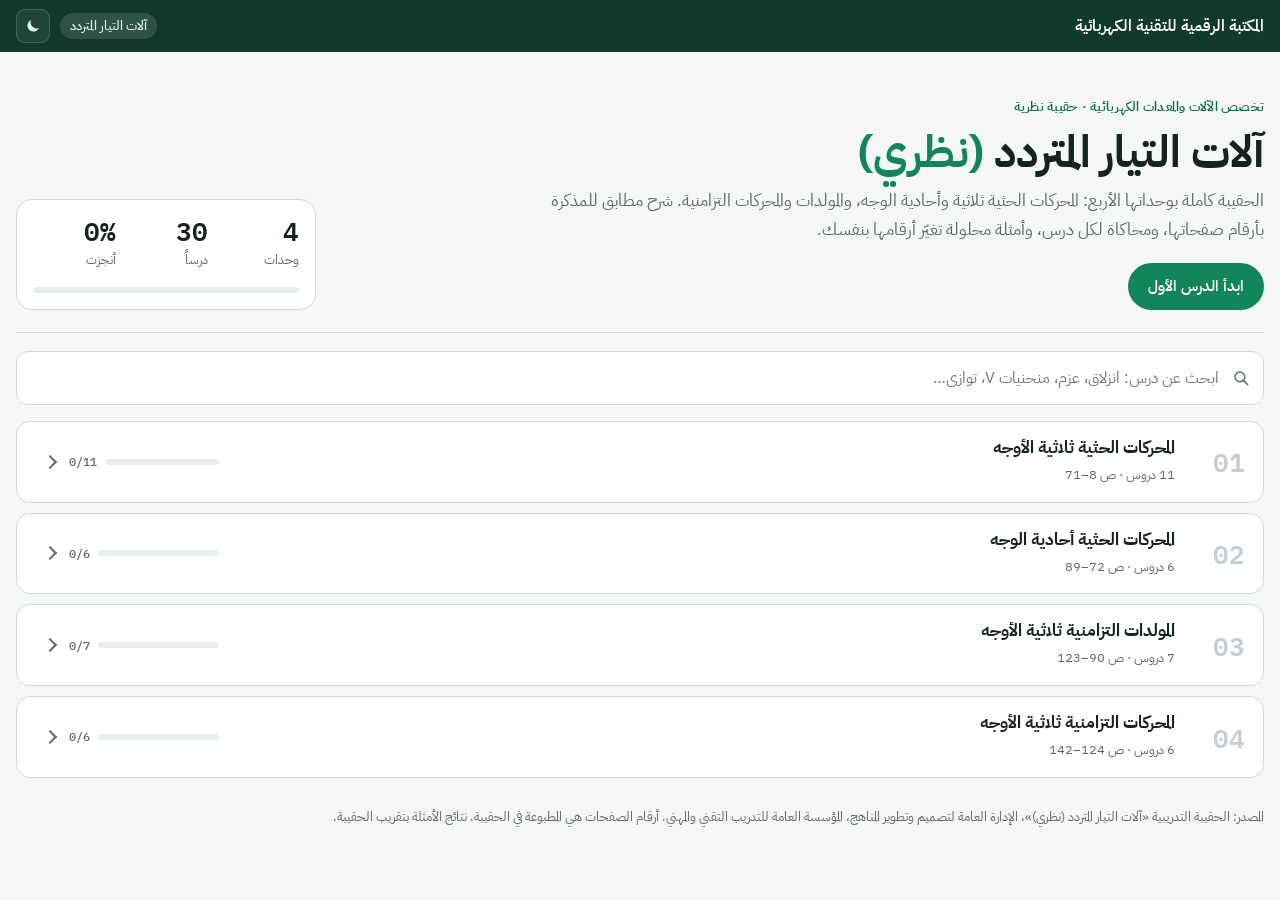
==== courses/ac-machines/index.html @ e753451e "إضافة مقرر آلات التيار المتردد (نظري): 4 وحدات و30 درساً Co-Authored-By: Claude Opus 5.5 <noreply@an" ====
<!DOCTYPE html>
<html lang="ar" dir="rtl">
<head>
<meta charset="utf-8">
<meta name="viewport" content="width=device-width, initial-scale=1, viewport-fit=cover">
<title>آلات التيار المتردد</title>
<meta name="theme-color" content="#123A2B">
<meta name="apple-mobile-web-app-capable" content="yes">
<meta name="mobile-web-app-capable" content="yes">
<meta name="apple-mobile-web-app-status-bar-style" content="black-translucent">
<meta name="apple-mobile-web-app-title" content="مكتبة الكهرباء">
<link rel="manifest" href="../../manifest.webmanifest">
<link rel="icon" href="../../shared/icons/icon-192.png">
<link rel="apple-touch-icon" href="../../shared/icons/apple-touch-icon.png">
<link rel="stylesheet" href="../../shared/fonts.css">
<link rel="stylesheet" href="../../shared/katex/katex.min.css">
<link rel="stylesheet" href="../../shared/book.css">
</head>
<body>
<div class="topbar"><div class="in"><a class="brand" href="../../"><span>المكتبة الرقمية للتقنية الكهربائية</span></a>
<div class="top-actions"><a class="tag" href="#home" id="courseTag"></a><button class="iconbtn" id="themeBtn" aria-label="تبديل الوضع الليلي" title="الوضع الليلي"><svg viewBox="0 0 24 24" aria-hidden="true"><path d="M20 14.5A8 8 0 0 1 9.5 4a8 8 0 1 0 10.5 10.5z" fill="currentColor"/></svg></button></div></div></div>
<main id="view"></main>
<script src="../../shared/katex/katex.min.js"></script>
<script src="../../shared/katex/contrib/auto-render.min.js"></script>
<script src="../../shared/engine.js"></script>
<script src="../../shared/app.js"></script>
<script src="course.js"></script>
<script src="lessons/u1.js"></script>
<script src="lessons/u1b.js"></script>
<script src="lessons/u2.js"></script>
<script src="lessons/u3.js"></script>
<script src="lessons/u4.js"></script>
<script src="../../shared/shell.js"></script>
</body>
</html>
---- shared/fonts.css ----
@font-face{font-family:'IBM Plex Sans Arabic';font-style:normal;font-weight:400;font-display:swap;src:url(fonts/plex-ar-400.woff2) format('woff2');unicode-range:U+0600-06FF,U+0750-077F,U+0870-088E,U+0890-0891,U+0898-08E1,U+08E3-08FF,U+200C-200E,U+2010-2011,U+204F,U+2E41,U+FB50-FDFF,U+FE70-FE74,U+FE76-FEFC}
@font-face{font-family:'IBM Plex Sans Arabic';font-style:normal;font-weight:400;font-display:swap;src:url(fonts/plex-la-400.woff2) format('woff2');unicode-range:U+0000-00FF,U+0131,U+0152-0153,U+02BB-02BC,U+02C6,U+02DA,U+02DC,U+0304,U+0308,U+0329,U+2000-206F,U+2074,U+20AC,U+2122,U+2191,U+2193,U+2212,U+2215,U+FEFF,U+FFFD}
@font-face{font-family:'IBM Plex Sans Arabic';font-style:normal;font-weight:500;font-display:swap;src:url(fonts/plex-ar-500.woff2) format('woff2');unicode-range:U+0600-06FF,U+0750-077F,U+0870-088E,U+0890-0891,U+0898-08E1,U+08E3-08FF,U+200C-200E,U+2010-2011,U+204F,U+2E41,U+FB50-FDFF,U+FE70-FE74,U+FE76-FEFC}
@font-face{font-family:'IBM Plex Sans Arabic';font-style:normal;font-weight:500;font-display:swap;src:url(fonts/plex-la-500.woff2) format('woff2');unicode-range:U+0000-00FF,U+0131,U+0152-0153,U+02BB-02BC,U+02C6,U+02DA,U+02DC,U+0304,U+0308,U+0329,U+2000-206F,U+2074,U+20AC,U+2122,U+2191,U+2193,U+2212,U+2215,U+FEFF,U+FFFD}
@font-face{font-family:'IBM Plex Sans Arabic';font-style:normal;font-weight:600;font-display:swap;src:url(fonts/plex-ar-600.woff2) format('woff2');unicode-range:U+0600-06FF,U+0750-077F,U+0870-088E,U+0890-0891,U+0898-08E1,U+08E3-08FF,U+200C-200E,U+2010-2011,U+204F,U+2E41,U+FB50-FDFF,U+FE70-FE74,U+FE76-FEFC}
@font-face{font-family:'IBM Plex Sans Arabic';font-style:normal;font-weight:600;font-display:swap;src:url(fonts/plex-la-600.woff2) format('woff2');unicode-range:U+0000-00FF,U+0131,U+0152-0153,U+02BB-02BC,U+02C6,U+02DA,U+02DC,U+0304,U+0308,U+0329,U+2000-206F,U+2074,U+20AC,U+2122,U+2191,U+2193,U+2212,U+2215,U+FEFF,U+FFFD}
@font-face{font-family:'IBM Plex Sans Arabic';font-style:normal;font-weight:700;font-display:swap;src:url(fonts/plex-ar-700.woff2) format('woff2');unicode-range:U+0600-06FF,U+0750-077F,U+0870-088E,U+0890-0891,U+0898-08E1,U+08E3-08FF,U+200C-200E,U+2010-2011,U+204F,U+2E41,U+FB50-FDFF,U+FE70-FE74,U+FE76-FEFC}
@font-face{font-family:'IBM Plex Sans Arabic';font-style:normal;font-weight:700;font-display:swap;src:url(fonts/plex-la-700.woff2) format('woff2');unicode-range:U+0000-00FF,U+0131,U+0152-0153,U+02BB-02BC,U+02C6,U+02DA,U+02DC,U+0304,U+0308,U+0329,U+2000-206F,U+2074,U+20AC,U+2122,U+2191,U+2193,U+2212,U+2215,U+FEFF,U+FFFD}
@font-face{font-family:'IBM Plex Mono';font-style:normal;font-weight:500;font-display:swap;src:url(fonts/mono-500.woff2) format('woff2')}
@font-face{font-family:'IBM Plex Mono';font-style:normal;font-weight:600;font-display:swap;src:url(fonts/mono-600.woff2) format('woff2')}
---- shared/book.css ----
/* Layout: an interactive textbook — index of units, then lesson pages with tabs (theory / lab / program / quiz) */
:root{
  --bg:#f4f7f5; --surface:#ffffff; --surface-2:#e8f0ec; --fg:#14231c; --muted:#5a6b62; --line:#cfdcd5;
  --blue:#12855A; --blue-ink:#0d6b47; --blue-soft:#dcf1e6; --head:#123A2B;
  --live:#d9801a; --live-soft:#fbe8cf; --on:#1d9460; --on-soft:#d7f0e3; --stop:#c8372d; --stop-soft:#f8dcd9;
  --wire:#a6b5be; --ink-dim:#c3ced5; --lamp-off:#dfe5e9;
  --font:"IBM Plex Sans Arabic",system-ui,"Segoe UI",Tahoma,sans-serif;
  --mono:"IBM Plex Mono",ui-monospace,Consolas,monospace;
}
@media (prefers-color-scheme: dark){:root:not([data-theme="light"]){
  --bg:#0c1511; --surface:#132019; --surface-2:#1a2b22; --fg:#e2ede7; --muted:#92a99c; --line:#283d32;
  --blue:#3dbb83; --blue-ink:#8adfb7; --blue-soft:#143528; --head:#173f2f;
  --live:#f3a33f; --live-soft:#3d2c14; --on:#3cc486; --on-soft:#143527; --stop:#f0645a; --stop-soft:#3e1d1b;
  --wire:#4c616d; --ink-dim:#33464f; --lamp-off:#2a3a43; color-scheme:dark}}
:root[data-theme="dark"]{
  --bg:#0c1511; --surface:#132019; --surface-2:#1a2b22; --fg:#e2ede7; --muted:#92a99c; --line:#283d32;
  --blue:#3dbb83; --blue-ink:#8adfb7; --blue-soft:#143528; --head:#173f2f;
  --live:#f3a33f; --live-soft:#3d2c14; --on:#3cc486; --on-soft:#143527; --stop:#f0645a; --stop-soft:#3e1d1b;
  --wire:#4c616d; --ink-dim:#33464f; --lamp-off:#2a3a43; color-scheme:dark}
*{box-sizing:border-box}
html,body{margin:0}
body{background:var(--bg);color:var(--fg);font-family:var(--font);font-size:15.5px;line-height:1.8;direction:rtl;
  padding-top:env(safe-area-inset-top,0px);padding-bottom:env(safe-area-inset-bottom,0px)}
body::before{content:"";position:fixed;inset:0 0 auto;height:env(safe-area-inset-top,0px);z-index:40;background:var(--surface)}
a{color:var(--blue-ink)}
.mono,code{font-family:var(--mono);font-size:.92em;direction:ltr;unicode-bidi:isolate}
.ltr{direction:ltr;unicode-bidi:isolate;display:inline-block}
h1,h2,h3{text-wrap:balance;line-height:1.35;margin:0}
p{margin:0}
.topbar{background:var(--surface);border-bottom:1px solid var(--line)}
.topbar .in{max-width:1180px;margin:0 auto;padding:10px max(16px,env(safe-area-inset-right,0px)) 10px max(16px,env(safe-area-inset-left,0px));display:flex;align-items:center;justify-content:space-between;gap:12px}
.brand{font-weight:700;text-decoration:none;color:var(--fg);font-size:16px}
.brand span{color:var(--blue)}
.topbar .tag{font-size:12.5px;padding:2px 10px;border-radius:999px;background:var(--blue-soft);color:var(--blue-ink);font-weight:500}
#view{max-width:1180px;margin:0 auto;padding-block:18px 56px;padding-left:max(16px,env(safe-area-inset-left,0px));padding-right:max(16px,env(safe-area-inset-right,0px))}
.eyebrow{font-size:12.5px;color:var(--muted);letter-spacing:.02em}
.lead{font-size:16.5px;max-width:72ch;color:var(--muted);margin-top:6px}
.src{font-size:12.5px;color:var(--muted);margin-top:28px}

/* home */
.home-hero{padding-block:18px 8px}
.home-hero h1{font-size:clamp(26px,4vw,40px);font-weight:700;margin-top:4px}
.home-hero h1 span{color:var(--blue)}
.home-stats{display:flex;gap:18px;margin-top:12px;color:var(--muted);font-size:14px}
.home-stats b{font-family:var(--mono);font-size:20px;color:var(--fg)}
.units{display:grid;grid-template-columns:repeat(2,minmax(0,1fr));gap:16px;margin-top:20px}
@media (max-width:860px){.units{grid-template-columns:1fr}}
.unit{background:var(--surface);border:1px solid var(--line);border-radius:14px;padding:16px;min-width:0}
.unit header{display:flex;gap:14px;align-items:flex-start}
.unum{flex:none;width:42px;height:42px;border-radius:10px;background:var(--head);color:#fff;display:grid;place-items:center;font-family:var(--mono);font-weight:600;font-size:18px}
.unit h2{font-size:17px}
.unit header p{font-size:13.5px;color:var(--muted)}
.lessons{list-style:none;margin:12px 0 0;padding:0;display:flex;flex-direction:column;gap:2px}
.lessons a{display:grid;grid-template-columns:46px 1fr auto;gap:8px;align-items:baseline;padding:7px 10px;border-radius:9px;text-decoration:none;color:var(--fg)}
.lessons a:hover,.lessons a:focus-visible{background:var(--blue-soft);outline:none}
.lessons .ln{font-family:var(--mono);font-size:13px;color:var(--blue-ink);font-weight:600}
.lessons .lt{font-weight:500}
.lessons .lp{font-size:12.5px;color:var(--muted);white-space:nowrap}

/* lesson */
.crumbs{font-size:13px;color:var(--muted)}
.crumbs a{text-decoration:none}
.lesson-head{margin-top:6px}
.lesson-head h1{font-size:clamp(22px,3vw,30px);font-weight:700}
.ltabs{position:sticky;top:env(safe-area-inset-top,0px);z-index:20;background:var(--bg);border-bottom:1px solid var(--line);display:flex;gap:4px;overflow-x:auto;scrollbar-width:none;margin-top:14px}
.ltabs button{font:inherit;font-size:15px;font-weight:600;color:var(--muted);background:none;border:0;border-bottom:3px solid transparent;padding:10px 12px 8px;cursor:pointer;white-space:nowrap}
.ltabs button[aria-selected="true"]{color:var(--blue-ink);border-bottom-color:var(--blue)}
.ltabs button:focus-visible{outline:2px solid var(--blue);outline-offset:-2px}
.ltabs .n{display:inline-grid;place-items:center;width:20px;height:20px;border-radius:50%;background:var(--surface-2);font-size:12px;margin-inline-end:6px}
.ltabs button[aria-selected="true"] .n{background:var(--blue);color:#fff}
#tab-body{padding-top:16px}
.pager{display:grid;grid-template-columns:1fr 1fr;gap:12px;margin-top:28px}
.pg{display:block;border:1px solid var(--line);border-radius:12px;padding:10px 14px;text-decoration:none;color:var(--fg);background:var(--surface);font-weight:600;font-size:14.5px}
.pg small{display:block;color:var(--muted);font-weight:400;font-size:12px}
.pg.next{text-align:left}

/* theory */
.theory{max-width:900px}
.th{font-size:19px;margin-top:22px;margin-bottom:6px}
.ref{font-size:12px;font-weight:600;color:var(--blue-ink);background:var(--blue-soft);padding:1px 8px;border-radius:999px;white-space:nowrap;vertical-align:middle;font-family:var(--font)}
.prose{max-width:72ch}
.prose p{margin-top:8px}
.prose ul,.prose ol{margin:8px 0;padding-inline-start:22px}
.prose li{margin:3px 0}
.fig{margin:14px 0;background:var(--surface);border:1px solid var(--line);border-radius:12px;padding:12px}
.fig figcaption{font-size:13.5px;color:var(--muted);margin-top:8px}
.fig figcaption b{color:var(--fg)}
.widget{margin:14px 0}
.callout{border-inline-start:4px solid var(--blue);background:var(--blue-soft);padding:10px 14px;border-radius:8px;font-size:14.5px;margin-top:12px}
.callout.err{border-inline-start-color:var(--live);background:var(--live-soft)}

/* strip */
.strip{position:sticky;top:calc(env(safe-area-inset-top,0px) + 47px);z-index:15;background:color-mix(in srgb,var(--bg) 90%,transparent);backdrop-filter:blur(8px);border-bottom:1px solid var(--line);margin-inline:-4px}
.wrap-in{display:flex;flex-wrap:wrap;align-items:center;gap:10px 18px;padding:10px 4px}
.pbs{display:flex;gap:10px;align-items:flex-start;flex-wrap:wrap}
.pb{display:flex;flex-direction:column;align-items:center;gap:3px;background:none;border:0;padding:0;font:inherit;cursor:pointer;color:var(--fg);touch-action:none;user-select:none;-webkit-user-select:none}
.pb .cap{width:46px;height:46px;border-radius:50%;display:grid;place-items:center;font-family:var(--mono);font-weight:600;font-size:12.5px;color:#fff;
  box-shadow:0 0 0 4px var(--surface-2),0 0 0 5px var(--line),0 4px 0 rgba(0,0,0,.25);transition:transform .06s,box-shadow .06s}
.pb.red .cap{background:#c8372d}.pb.green .cap{background:#1d8a57}.pb.black .cap{background:#2a3439}.pb.blue .cap{background:#12855A}.pb.yellow .cap{background:#c99512}
.pb.down .cap{transform:translateY(3px);box-shadow:0 0 0 4px var(--surface-2),0 0 0 5px var(--line),0 1px 0 rgba(0,0,0,.25)}
.pb small{font-size:11.5px;color:var(--muted);line-height:1.3;white-space:nowrap}
.pb:focus-visible .cap{outline:3px solid var(--blue);outline-offset:4px}
.sw{display:flex;flex-direction:column;align-items:center;gap:2px;background:none;border:0;font:inherit;cursor:pointer;color:var(--fg);padding:0}
.sw .knob{width:44px;height:24px;border-radius:999px;background:var(--ink-dim);position:relative;transition:background .15s}
.sw .knob::after{content:"";position:absolute;top:3px;right:3px;width:18px;height:18px;border-radius:50%;background:#fff;transition:right .15s}
.sw[aria-pressed="true"] .knob{background:var(--on)}
.sw[aria-pressed="true"] .knob::after{right:23px}
.sw b{font-family:var(--mono);font-size:12px}.sw small{font-size:11px;color:var(--muted);white-space:nowrap}
.btn{font:inherit;font-size:13px;font-weight:600;border-radius:8px;border:1px solid var(--line);background:var(--surface);color:var(--fg);padding:5px 12px;cursor:pointer}
.btn:hover{border-color:var(--blue)}
.btn:focus-visible,.sw:focus-visible{outline:2px solid var(--blue);outline-offset:2px}
.btn.warn{color:var(--stop);border-color:color-mix(in srgb,var(--stop) 45%,var(--line))}
.btn.warn[aria-pressed="true"]{background:var(--stop-soft)}
.btn.primary{background:var(--blue);border-color:var(--blue);color:#fff}
.lamps{display:flex;gap:10px;flex-wrap:wrap}
.lamp{display:flex;flex-direction:column;align-items:center;font-size:11px;color:var(--muted);gap:1px;line-height:1.25}
.lamp i{width:18px;height:18px;border-radius:50%;background:var(--ink-dim);border:2px solid var(--line)}
.lamp.on i{background:var(--on);border-color:var(--on);box-shadow:0 0 10px var(--on)}
.lamp b{font-family:var(--mono);font-size:12px;color:var(--fg)}
.reads{display:flex;gap:16px;flex-wrap:wrap;margin-inline-start:auto}
.read{display:flex;flex-direction:column;line-height:1.25}
.read span{font-size:11.5px;color:var(--muted)}
.read b{font-family:var(--mono);font-size:16px;font-variant-numeric:tabular-nums;direction:ltr;unicode-bidi:isolate}
.mode-chip{font-style:normal;font-size:13px;font-weight:700;padding:2px 10px;border-radius:999px;background:var(--surface-2);color:var(--muted)}
.mode-chip.star,.mode-chip.slow,.mode-chip.warn{background:var(--live-soft);color:var(--live)}
.mode-chip.delta,.mode-chip.run,.mode-chip.fast{background:var(--on-soft);color:var(--on)}
.mode-chip.trip,.mode-chip.rev{background:var(--stop-soft);color:var(--stop)}

/* panels */
.grid{display:grid;gap:16px;grid-template-columns:repeat(12,minmax(0,1fr));margin-top:4px}
.panel{background:var(--surface);border:1px solid var(--line);border-radius:14px;padding:16px;min-width:0}
.panel h2{font-size:17px;font-weight:700;display:flex;align-items:baseline;gap:10px;flex-wrap:wrap}
.panel h2 small{font-size:12.5px;font-weight:500;color:var(--muted)}
h3.sm{font-size:15px;margin-top:12px}
.sub{color:var(--muted);font-size:14px;margin-top:2px}
.c12{grid-column:span 12}.c7{grid-column:span 7}.c5{grid-column:span 5}.c6{grid-column:span 6}.c8{grid-column:span 8}.c4{grid-column:span 4}
@media (max-width:900px){.c7,.c5,.c6,.c8,.c4{grid-column:span 12}}
.svgbox{overflow-x:auto;margin-top:10px;direction:ltr}
.svgbox svg{display:block;width:100%;height:auto}
.svgbox.fixed svg{min-width:560px}
.ctrlbox svg{max-width:720px;margin-inline:auto}
.legend{display:flex;gap:14px;flex-wrap:wrap;font-size:12.5px;color:var(--muted);margin-top:8px}
.legend i{display:inline-block;width:18px;height:3px;border-radius:2px;vertical-align:middle;margin-inline-end:5px}
.variant{display:flex;flex-wrap:wrap;gap:8px 12px;align-items:center;margin-bottom:12px}
.variant>span{font-weight:600;font-size:14px}
.variant .callout{flex-basis:100%;margin-top:0}
.variant .sub{flex-basis:100%}

/* svg */
.w{stroke:var(--wire);stroke-width:2;fill:none;stroke-linecap:round;stroke-linejoin:round}
.w.live{stroke:var(--live);stroke-width:2.6}
.w.flow{stroke:var(--live);stroke-width:2.8;stroke-dasharray:7 6;animation:flow .6s linear infinite}
@keyframes flow{to{stroke-dashoffset:-13}}
@media (prefers-reduced-motion:reduce){.w.flow{animation:none}}
.sym{stroke:var(--fg);stroke-width:2;fill:none;stroke-linecap:round}
.sym.dim{stroke:var(--wire)}
.sym.hot{stroke:var(--live)}
.txt{fill:var(--fg);font-family:var(--mono);font-size:12px;font-weight:600;direction:ltr;unicode-bidi:bidi-override}
.txt.m{fill:var(--muted);font-weight:500;font-size:11px}
.txt.b{fill:var(--blue-ink)}
.txt.ar{font-family:var(--font);unicode-bidi:normal;direction:rtl}
.dot{fill:var(--fg)}
.coil{fill:var(--surface);stroke:var(--fg);stroke-width:2}
.coil.on{fill:var(--on-soft);stroke:var(--on)}
.coil.lamp-on{fill:#ffd36b;stroke:#c99512}
.mech{stroke:var(--muted);stroke-width:1.2;stroke-dasharray:3 3;fill:none}
.stator-dot{fill:var(--wire)}
.lad-txt{direction:ltr;unicode-bidi:bidi-override;fill:var(--fg);font-family:var(--mono);font-size:12px;font-weight:600}
.lad-val{font-family:var(--mono);font-size:10px;font-weight:600;direction:ltr;unicode-bidi:bidi-override}
.cpass{fill:var(--on-soft)}
.fbox{fill:var(--surface-2);stroke:var(--fg);stroke-width:1.6}
svg{direction:ltr}

/* motor */
.motor-row{display:grid;grid-template-columns:150px minmax(0,1fr);gap:14px;align-items:center;margin-top:10px}
@media (max-width:480px){.motor-row{grid-template-columns:1fr}}
.nameplate{font-family:var(--mono);font-size:11px;border:1px solid var(--line);border-radius:6px;padding:6px 8px;color:var(--muted);line-height:1.6;direction:ltr;text-align:left;background:var(--surface-2);margin-top:6px}
.chart{position:relative;height:180px;margin-top:8px}
.chart canvas{position:absolute;inset:0;width:100%;height:100%}
.plant-view{margin-top:10px}

/* steps */
.steps{list-style:none;margin:10px 0 0;padding:0;display:flex;flex-direction:column;gap:6px}
.steps li{display:grid;grid-template-columns:26px minmax(0,1fr);gap:10px;padding:8px 10px;border-radius:10px;border:1px solid transparent;color:var(--muted)}
.steps li .k{width:24px;height:24px;border-radius:50%;display:grid;place-items:center;font-size:12px;font-weight:700;background:var(--surface-2);color:var(--muted)}
.steps li.done .k{background:var(--on);color:#fff}
.steps li.cur{border-color:var(--blue);background:var(--blue-soft);color:var(--fg)}
.steps li.cur .k{background:var(--blue);color:#fff}
.steps li h4{margin:0;font-size:14.5px;color:inherit}
.steps li p{font-size:13.8px;display:none;margin-top:2px}
.steps li.cur p{display:block}
.steps .act{margin-top:8px;display:flex;gap:8px;align-items:center;flex-wrap:wrap}
.hint{font-size:12.5px;color:var(--blue-ink);font-weight:600}

/* tables / misc */
.seg{display:inline-flex;border:1px solid var(--line);border-radius:10px;overflow:hidden}
.seg button{font:inherit;font-size:14px;font-weight:600;border:0;background:var(--surface);color:var(--muted);padding:6px 14px;cursor:pointer}
.seg button[aria-pressed="true"]{background:var(--blue);color:#fff}
.seg button:focus-visible{outline:2px solid var(--blue);outline-offset:-2px}
.tablebox{overflow-x:auto}
table.io,table.tt{width:100%;border-collapse:collapse;font-size:14px;margin-top:10px}
table.io th,table.tt th{background:var(--head);color:#fff;font-weight:600;text-align:right;padding:8px 10px}
table.io td,table.tt td{padding:7px 10px;border-bottom:1px solid var(--line)}
table.tt td,table.tt th{text-align:center}
table.io td.mono{text-align:left}
table.io tr.hi td{background:var(--live-soft)}
.bit{font-family:var(--mono);font-weight:600;display:inline-block;min-width:22px;text-align:center;border-radius:5px;padding:0 5px;background:var(--surface-2);color:var(--muted)}
.bit.one{background:var(--on);color:#fff}
.viewseg{display:flex;gap:8px;align-items:center;flex-wrap:wrap;justify-content:space-between}
.scan{display:flex;gap:6px;flex-wrap:wrap;margin-top:12px;direction:ltr}
.scan .ph{font-family:var(--mono);font-size:12px;font-weight:600;padding:4px 9px;border-radius:8px;background:var(--surface-2);color:var(--muted);border:1px solid var(--line)}
.scan .ph.cur{background:var(--blue);color:#fff;border-color:var(--blue)}
.scan .arr{color:var(--muted);align-self:center}
.scan .loop{font-family:var(--font);font-size:12px}
.net{border:1px solid var(--line);border-radius:12px;padding:12px 14px;margin-top:12px;background:var(--surface)}
.net.cur{border-color:var(--blue);box-shadow:0 0 0 2px var(--blue-soft)}
.net header{display:flex;justify-content:space-between;align-items:baseline;gap:10px;flex-wrap:wrap}
.net header h3{font-size:15px}
.net .read-as{font-size:14px;color:var(--muted);margin-top:4px}
.stl{font-family:var(--mono);font-size:13.5px;direction:ltr;text-align:left;margin-top:8px;border-collapse:collapse}
.stl td{padding:1px 14px 1px 0}
.stl td.r{color:var(--muted)}
.toggle{display:flex;align-items:center;gap:8px;font-size:13.5px;cursor:pointer;margin-top:14px}
.toggle input{width:18px;height:18px;accent-color:var(--blue)}
.quiz{display:flex;flex-direction:column;gap:14px;margin-top:14px}
.qtitle{font-size:20px}
.qq{background:var(--surface);border:1px solid var(--line);border-radius:14px;padding:14px 16px}
.qq h3{font-size:15.5px;font-weight:600}
.opts{display:grid;grid-template-columns:1fr 1fr;gap:8px;margin-top:10px}
@media (max-width:620px){.opts{grid-template-columns:1fr}}
.opt{font:inherit;font-size:14.5px;text-align:right;border:1px solid var(--line);background:var(--surface);color:var(--fg);border-radius:10px;padding:8px 12px;cursor:pointer}
.opt:hover:not(:disabled){border-color:var(--blue)}
.opt.right{background:var(--on-soft);border-color:var(--on)}
.opt.wrong{background:var(--stop-soft);border-color:var(--stop)}
.fb{margin-top:8px;font-size:14px;display:none}
.fb.show{display:block}
.fb b.ok{color:var(--on)}.fb b.no{color:var(--stop)}
.score{font-family:var(--mono);font-weight:600;font-size:15px;color:var(--blue-ink)}
.facts{display:grid;grid-template-columns:repeat(auto-fit,minmax(150px,1fr));gap:10px;margin-top:12px}
.fact{background:var(--surface-2);border-radius:10px;padding:8px 10px}
.fact span{font-size:12px;color:var(--muted);display:block}
.fact b{font-family:var(--mono);font-size:18px;direction:ltr;unicode-bidi:isolate;display:inline-block}
.cards{display:grid;grid-template-columns:repeat(auto-fit,minmax(220px,1fr));gap:12px;margin-top:12px}
.card{background:var(--surface);border:1px solid var(--line);border-radius:12px;padding:14px}
.card h3{font-size:15.5px;margin-bottom:4px}
.card p{font-size:14px;color:var(--muted)}

/* ===== design v3: calm book + industrial console + phone dock ===== */
:root{--hero1:#123A2B;--hero2:#0B2A1F;--con1:#174a37;--con2:#0B2A1F;--con-ink:#d9efe4;--con-dim:#8fbca6;--lcd:#06170f;--lcd-ink:#7dffb8}
body{background:var(--bg)}
body::before{background:var(--hero1)}
/* top bar */
.topbar{background:var(--hero1);border-bottom:0;color:#fff;position:sticky;top:env(safe-area-inset-top,0px);z-index:30}
.topbar .in{max-width:1320px;padding-block:9px}
.brand{color:#fff;display:flex;align-items:center;gap:10px;font-weight:600}
.brand em{font-style:normal;color:#7fdcae}
.logo{width:30px;height:30px;color:#7fdcae;flex:none}
.top-actions{display:flex;align-items:center;gap:10px}
.topbar .tag{background:rgba(255,255,255,.12);color:#e2f6ec}
.iconbtn{width:34px;height:34px;border-radius:9px;border:1px solid rgba(255,255,255,.18);background:rgba(255,255,255,.06);color:#e2f6ec;display:grid;place-items:center;cursor:pointer}
.iconbtn svg{width:18px;height:18px}
.iconbtn:focus-visible{outline:2px solid #7fdcae;outline-offset:2px}
#view{max-width:1320px}
/* ---------- home (course table of contents) ---------- */
.cover{display:grid;grid-template-columns:minmax(0,1fr) 300px;gap:32px;align-items:end;padding-block:26px 22px;border-bottom:1px solid var(--line)}
.cover h1{font-size:clamp(28px,4.2vw,44px);font-weight:700;line-height:1.25;margin-top:6px}
.cover h1 span{color:var(--blue)}
.cover .eyebrow{color:var(--blue-ink);font-weight:600}
.hero-actions{display:flex;gap:10px;flex-wrap:wrap;align-items:center;margin-top:18px}
.cta{display:inline-flex;align-items:center;gap:8px;font:inherit;font-weight:600;font-size:15px;padding:10px 20px;border-radius:999px;text-decoration:none}
.cta.pri{background:var(--blue);color:#fff}
.cta.sec{border:1px solid var(--line);color:var(--fg);background:var(--surface)}
.cta-note{font-size:13.5px;color:var(--muted)}
.cover-meta{display:grid;grid-template-columns:repeat(3,1fr);gap:8px;background:var(--surface);border:1px solid var(--line);border-radius:16px;padding:16px}
.meta-num b{display:block;font-family:var(--mono);font-size:26px;line-height:1.1}
.meta-num span{font-size:12.5px;color:var(--muted)}
.meta-bar{grid-column:1/-1;height:6px;border-radius:99px;background:var(--surface-2);overflow:hidden;margin-top:6px}
.meta-bar i{display:block;height:100%;background:var(--blue)}
@media (max-width:820px){.cover{grid-template-columns:1fr;gap:18px}}
.search{position:relative;margin-top:18px}
.search input{width:100%;font:inherit;font-size:15.5px;padding:12px 44px 12px 14px;border-radius:12px;border:1px solid var(--line);background:var(--surface);color:var(--fg)}
.search input:focus{outline:2px solid var(--blue);outline-offset:0}
.search svg{position:absolute;right:14px;top:50%;transform:translateY(-50%);width:18px;height:18px;color:var(--muted)}
.toc{margin-top:16px;display:flex;flex-direction:column;gap:10px}
.unit{background:var(--surface);border:1px solid var(--line);border-radius:14px;padding:0;overflow:hidden}
.unit summary{list-style:none;display:grid;grid-template-columns:56px minmax(0,1fr) 150px 20px;gap:14px;align-items:center;padding:14px 18px;cursor:pointer}
.unit summary::-webkit-details-marker{display:none}
.unit summary:focus-visible{outline:2px solid var(--blue);outline-offset:-2px}
.un{font-family:var(--mono);font-weight:600;font-size:26px;color:var(--ink-dim)}
.unit[open] .un{color:var(--blue)}
.ut b{display:block;font-size:16.5px;line-height:1.45}
.ut small{color:var(--muted);font-size:12.5px}
.up{display:flex;align-items:center;gap:8px}
.up small{font-family:var(--mono);font-size:12px;color:var(--muted)}
.uprog{flex:1;height:6px;background:var(--surface-2);border-radius:99px;overflow:hidden;display:block}
.uprog i{display:block;height:100%;background:var(--blue);border-radius:99px}
.chev{width:10px;height:10px;border-inline-start:2px solid var(--muted);border-bottom:2px solid var(--muted);transform:rotate(-45deg);transition:transform .15s}
.unit[open] .chev{transform:rotate(-135deg)}
.ublurb{padding:0 18px 4px 18px;padding-inline-start:88px;color:var(--muted);font-size:14px}
.lessons{padding:4px 12px 14px;padding-inline-start:74px;margin:0}
.lessons a{grid-template-columns:20px 40px minmax(0,1fr) auto}
.lessons .vk{width:16px;height:16px;border-radius:50%;border:2px solid var(--line);display:inline-block;align-self:center}
.lessons a.seen .vk{background:var(--blue);border-color:var(--blue);box-shadow:inset 0 0 0 3px var(--surface)}
.nores{color:var(--muted);text-align:center;padding:30px}
@media (max-width:620px){.unit summary{grid-template-columns:40px minmax(0,1fr) 16px;padding:12px 14px}.up{grid-column:2;grid-row:2}.chev{grid-row:1;grid-column:3}.un{font-size:20px}.lessons{padding-inline-start:4px}.ublurb{padding-inline-start:14px}}
/* ---------- lesson layout ---------- */
.lesson-layout{display:grid;grid-template-columns:270px minmax(0,1fr);gap:28px;align-items:start}
.lside{position:sticky;top:calc(env(safe-area-inset-top,0px) + 64px);max-height:calc(100vh - 80px);overflow:auto;background:var(--surface);border:1px solid var(--line);border-radius:14px;padding:12px;font-size:14px}
.lside .lside-back{display:block;grid-template-columns:none;font-size:13px;text-decoration:none;color:var(--muted);padding:2px 6px 8px}
.lside-unit{display:flex;gap:10px;align-items:center;padding:6px;border-bottom:1px solid var(--line);margin-bottom:6px;padding-bottom:12px}
.lside-unit small{display:block;color:var(--muted);font-size:12px}.lside-unit b{display:block;font-size:14px;line-height:1.45}
.unum.sm{width:34px;height:34px;font-size:15px;border-radius:9px;background:var(--hero1);color:#fff;display:grid;place-items:center;font-family:var(--mono);flex:none}
.lside ol,.lside ul{list-style:none;margin:0;padding:0}
.lside a{display:grid;grid-template-columns:34px minmax(0,1fr);gap:6px;padding:7px 8px;border-radius:9px;text-decoration:none;color:var(--fg);line-height:1.5}
.lside a .k{font-family:var(--mono);font-size:12px;color:var(--muted);padding-top:2px}
.lside a:hover{background:var(--surface-2)}
.lside a.on{background:var(--blue-soft);color:var(--blue-ink);font-weight:600}
.lside a.seen .k{color:var(--blue)}
.lside-more{margin-top:8px;border-top:1px solid var(--line);padding-top:6px}
.lside-more summary{cursor:pointer;color:var(--muted);font-size:13px;padding:6px 8px}
.lmain{min-width:0}
.lesson-head{background:none;border:0;padding:6px 0 0;margin-top:4px}
.lesson-head::before{display:none}
.lesson-head h1{font-size:clamp(24px,3.2vw,34px)}
.lesson-head .eyebrow{color:var(--blue-ink);font-weight:600}
.ltabs{top:calc(env(safe-area-inset-top,0px) + 52px);background:var(--bg);gap:24px;margin-top:16px}
.ltabs button{padding:10px 0 8px}
.bnav{display:none}
@media (max-width:1000px){.lesson-layout{grid-template-columns:1fr}.lside{display:none}}
/* ---------- console (industrial panel) ---------- */
.strip.console{position:sticky;top:calc(env(safe-area-inset-top,0px) + 99px);z-index:15;margin:12px 0 0;border:0;border-radius:16px;background:linear-gradient(170deg,var(--con1),var(--con2));color:var(--con-ink);box-shadow:inset 0 0 0 3px rgba(0,0,0,.18),0 6px 18px rgba(11,42,31,.18);backdrop-filter:none}
.con-head{display:flex;justify-content:space-between;align-items:center;gap:12px;padding:10px 16px 0;font-size:12.5px;color:var(--con-dim);letter-spacing:.03em;flex-wrap:wrap}
.con-head .task{background:rgba(231,163,58,.16);color:#ffd79a;border:1px solid rgba(231,163,58,.35);padding:3px 12px;border-radius:999px;letter-spacing:0;font-size:13px}
.con-head .task b{color:#ffc76a}
.console .wrap-in{padding:10px 16px 14px}
.console .pbs{background:rgba(0,0,0,.22);padding:10px 14px;border-radius:12px}
.console .pb small{color:var(--con-dim)}
.console .pb .cap{width:50px;height:50px;box-shadow:0 0 0 4px #3d5148,0 0 0 6px #22322b,0 5px 0 6px #0a1712}
.console .pb.red .cap{background:radial-gradient(circle at 35% 30%,#ff7a6e,#b8261c)}
.console .pb.green .cap{background:radial-gradient(circle at 35% 30%,#4fd394,#137a4a)}
.console .pb.black .cap{background:radial-gradient(circle at 35% 30%,#66736c,#1b2420)}
.console .pb.blue .cap{background:radial-gradient(circle at 35% 30%,#5fb8e0,#1d5f7c)}
.console .pb.yellow .cap{background:radial-gradient(circle at 35% 30%,#ffd56a,#b98510)}
.console .pb.down .cap{transform:translateY(4px);box-shadow:0 0 0 4px #3d5148,0 0 0 6px #22322b,0 1px 0 6px #0a1712}
.console .sw b,.console .sw small{color:var(--con-ink)}.console .sw small{color:var(--con-dim)}
.console .btn{background:rgba(255,255,255,.08);color:var(--con-ink);border-color:rgba(255,255,255,.2)}
.console .btn.warn{color:#ffb3ab;border-color:rgba(255,120,110,.45)}
.console .btn.warn[aria-pressed="true"]{background:#c8372d;color:#fff}
.console .lamp{color:var(--con-dim)}
.console .lamp b{color:var(--con-ink)}
.console .lamp i{width:20px;height:20px;background:#33463d;border-color:#22322b}
.console .lamp.on i{background:#3cc486;border-color:#1d9460;box-shadow:0 0 12px #3cc486}
.console .reads{gap:8px}
.console .read{background:var(--lcd);border:1px solid #2c4a3d;border-radius:9px;padding:5px 10px;min-width:92px}
.console .read span{color:#8ab8a1}
.console .read b{color:var(--lcd-ink);text-shadow:0 0 8px rgba(125,255,184,.35)}
.console .mode-chip{background:rgba(255,255,255,.1);color:var(--con-ink)}
.console .mode-chip.star,.console .mode-chip.slow,.console .mode-chip.warn{background:#4a3313;color:#ffc76a}
.console .mode-chip.delta,.console .mode-chip.run,.console .mode-chip.fast{background:#12432f;color:#7dffb8}
.console .mode-chip.trip,.console .mode-chip.rev{background:#4a1a17;color:#ffb3ab}
/* ---------- drawing sheets ---------- */
.panel{border-radius:14px}
.panel h2::before{content:"";width:8px;height:8px;border-radius:2px;background:var(--blue);display:inline-block;transform:translateY(-2px)}
.panel.sheet{position:relative;padding-bottom:46px}
.tblock{position:absolute;left:0;bottom:0;display:flex;border-top:1px solid var(--line);border-right:1px solid var(--line);font-family:var(--mono);font-size:11.5px;color:var(--muted);border-radius:0 0 0 14px;overflow:hidden;background:var(--surface-2)}
.tblock span{padding:5px 12px;border-left:1px solid var(--line);white-space:nowrap}
.tblock span:first-child{color:var(--fg);font-family:var(--font);font-weight:600}
.tblock span:last-child{border-left:0}
.th{display:flex;align-items:baseline;gap:10px;flex-wrap:wrap;padding-bottom:6px;border-bottom:1px solid var(--line)}
.theory{max-width:860px}
.fig{border-radius:14px}
.pg{transition:border-color .15s}.pg:hover{border-color:var(--blue)}
/* ---------- phone ---------- */
@media (max-width:760px){
  body.in-lesson{padding-bottom:calc(64px + env(safe-area-inset-bottom,0px))}
  .ltabs{display:none}
  .bnav{display:flex;position:fixed;left:0;right:0;bottom:0;z-index:35;background:var(--surface);border-top:1px solid var(--line);padding:6px max(8px,env(safe-area-inset-right,0px)) calc(6px + env(safe-area-inset-bottom,0px)) max(8px,env(safe-area-inset-left,0px));justify-content:space-around}
  .bnav button{font:inherit;font-size:11.5px;font-weight:600;color:var(--muted);background:none;border:0;display:flex;flex-direction:column;align-items:center;gap:2px;padding:4px 10px;cursor:pointer;flex:1}
  .bnav svg{width:22px;height:22px;stroke:currentColor;fill:none;stroke-width:2;stroke-linecap:round;stroke-linejoin:round}
  .bnav button[aria-selected="true"]{color:var(--blue)}
  .strip.console{top:calc(env(safe-area-inset-top,0px) + 52px);border-radius:0 0 14px 14px;margin-inline:calc(-1*max(16px,env(safe-area-inset-left,0px)))}
  .console .wrap-in{flex-wrap:nowrap;overflow-x:auto;gap:10px;padding:8px 12px 10px;scrollbar-width:none}
  .console .wrap-in>*{flex:none}
  .console .reads{margin-inline-start:0}
  .con-head{padding:8px 12px 0}
  .con-head>span:first-child{display:none}
  /* floating dock with the push buttons */
  .console .pbs{position:fixed;left:50%;transform:translateX(-50%);bottom:calc(72px + env(safe-area-inset-bottom,0px));z-index:34;background:#13221b;border-radius:999px;padding:8px 14px;gap:12px;box-shadow:0 10px 30px rgba(0,0,0,.3);max-width:calc(100vw - 24px);overflow-x:auto;flex-wrap:nowrap}
  .console .pbs .pb small{display:none}
  .console .pbs .pb .cap{width:48px;height:48px}
  .console .pbs .btn,.console .pbs .sw{flex:none}
  .console .pbs .btn{padding:6px 10px;font-size:11.5px;white-space:nowrap;align-self:center}
  .console .pbs .sw small{display:none}
  body.in-lesson[data-tab="lab"] #tab-body,body.in-lesson[data-tab="plc"] #tab-body{padding-bottom:80px}
  .pager{grid-template-columns:1fr}
  .tblock{font-size:10.5px}
}

/* progress states: half = opened, full = done */
.lessons a.seen .vk{background:linear-gradient(90deg,var(--surface) 50%,var(--blue) 50%);border-color:var(--blue);box-shadow:none}
.lessons a.done .vk{background:var(--blue);border-color:var(--blue);box-shadow:inset 0 0 0 3px var(--surface)}
.lside a.done .k{color:var(--blue)}.lside a.done .k::after{content:" ✓"}
.lside a.seen .k{color:var(--muted)}
.finish{margin-top:28px;display:flex;align-items:center;gap:14px;flex-wrap:wrap;padding:16px;border:1px dashed var(--line);border-radius:14px;background:var(--surface)}
.fin-btn{font:inherit;font-weight:700;font-size:15px;padding:10px 22px;border-radius:999px;border:2px solid var(--blue);background:var(--surface);color:var(--blue-ink);cursor:pointer}
.fin-btn[aria-pressed="true"]{background:var(--blue);color:#fff}
.fin-btn:focus-visible{outline:2px solid var(--blue);outline-offset:3px}

/* ---------- worked examples ---------- */
.exs{display:flex;flex-direction:column;gap:18px;max-width:900px}
.ex{background:var(--surface);border:1px solid var(--line);border-radius:14px;padding:16px 18px}
.ex header{display:flex;gap:10px;align-items:baseline;flex-wrap:wrap}
.ex h2{font-size:18px}
.ex-q{margin-top:8px}
.ex-given{background:var(--surface-2);border-radius:12px;padding:12px;margin-top:12px}
.ex-gh{display:flex;gap:10px;align-items:baseline;flex-wrap:wrap}.ex-gh .btn{margin-inline-start:auto}
.ex-grid{display:grid;grid-template-columns:repeat(auto-fill,minmax(190px,1fr));gap:10px;margin-top:10px}
.ex-in{display:flex;flex-direction:column;gap:4px;font-size:13.5px}
.ex-inbox{display:flex;align-items:center;gap:6px;background:var(--surface);border:1px solid var(--line);border-radius:9px;padding:2px 10px;direction:ltr}
.ex-inbox input{border:0;background:none;font:600 16px var(--mono);color:var(--fg);width:100%;padding:6px 0;outline:none}
.ex-inbox:focus-within{outline:2px solid var(--blue)}
.ex-inbox em{font-style:normal;color:var(--muted);font-family:var(--mono);font-size:13px}
.ex-steps{list-style:none;margin:14px 0 0;padding:0;display:flex;flex-direction:column;gap:8px;counter-reset:st}
.ex-steps li{border-inline-start:3px solid var(--line);padding:6px 14px;counter-increment:st;position:relative}
.ex-steps li.final{border-color:var(--blue);background:var(--blue-soft);border-radius:0 10px 10px 0}
.ex-steps li.ex-mine{border-color:var(--live);color:var(--muted);font-size:13px}
.ex-f{overflow-x:auto;direction:ltr}
.ex-v{font:600 17px var(--mono);color:var(--blue-ink)}
.katex{font-size:1.08em}
.katex-display{margin:.4em 0;overflow-x:auto;overflow-y:hidden}
.katex,.katex-display{direction:ltr;unicode-bidi:isolate}
.topbar a.tag{text-decoration:none}
.topbar .brand,.topbar .brand span{color:#fff}
.topbar .brand em{color:#fff}
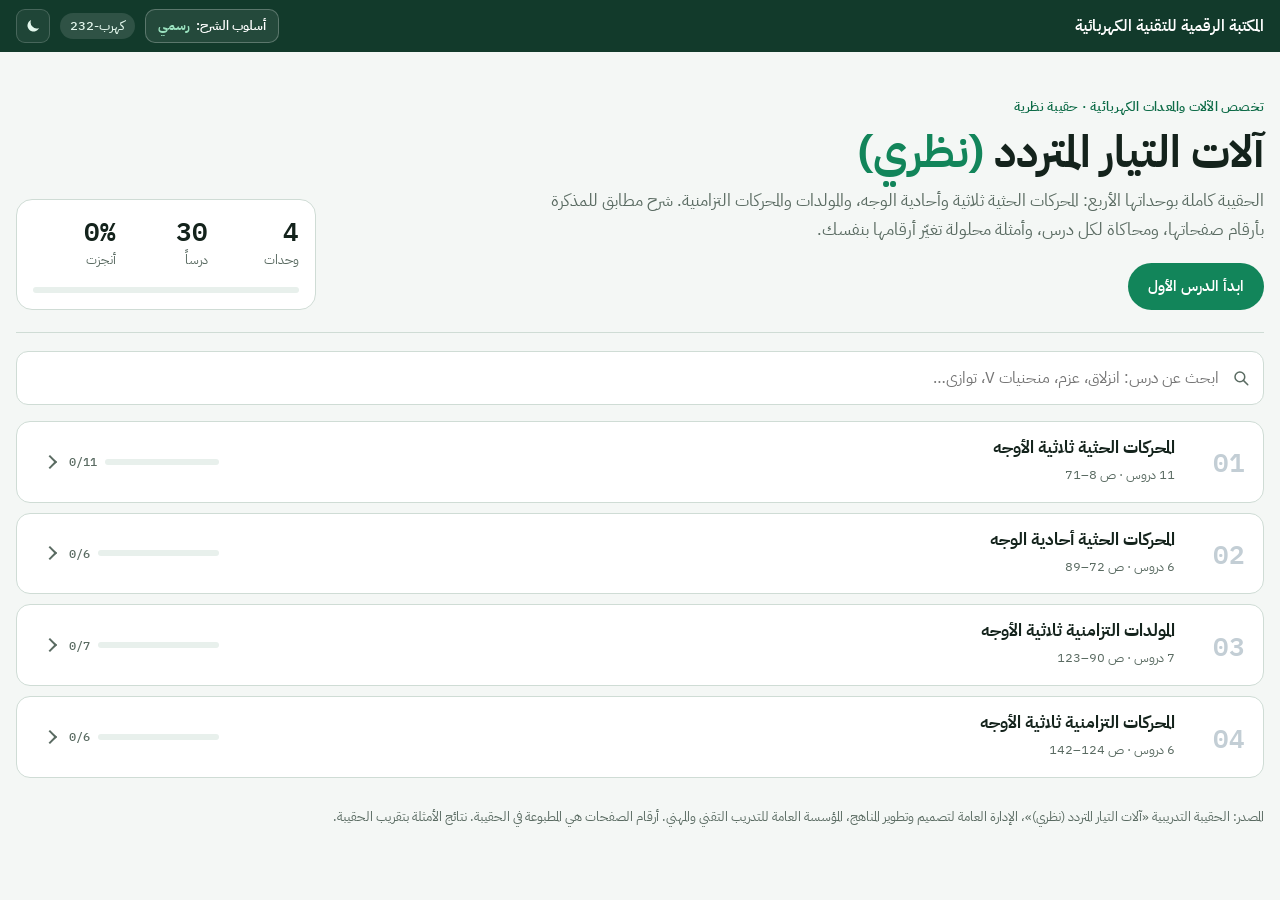
==== commit 376d8f90: "بنك أسئلة المسابقة وزر مسابقة الصف (مخفي حتى الربط) Co-Authored-By: Claude Opus 5.5 <noreply@anthrop" ====
--- a/courses/ac-machines/index.html
+++ b/courses/ac-machines/index.html
@@ -23,6 +23,7 @@
 <script src="../../shared/katex/katex.min.js"></script>
 <script src="../../shared/katex/contrib/auto-render.min.js"></script>
 <script src="../../shared/engine.js"></script>
+<script src="../../shared/quiz-config.js"></script>
 <script src="../../shared/app.js"></script>
 <script src="course.js"></script>
 <script src="lessons/u1.js"></script>
--- a/shared/book.css
+++ b/shared/book.css
@@ -433,3 +433,167 @@
 .topbar a.tag{text-decoration:none}
 .topbar .brand,.topbar .brand span{color:#fff}
 .topbar .brand em{color:#fff}
+
+/* قيم المدرب */
+.tp{border:1px dashed var(--line);border-radius:12px;padding:10px 12px;margin:0 0 12px;background:var(--surface-2)}
+.tp-head{display:flex;flex-wrap:wrap;align-items:center;gap:8px 10px}
+.tp-lbl{font-weight:700;font-size:14px}
+.tp-reset{margin-inline-start:auto;font-size:13px}
+.tp-grid{display:grid;grid-template-columns:repeat(auto-fill,minmax(190px,1fr));gap:8px 12px;margin-top:10px}
+.tp-f{display:flex;flex-direction:column;gap:4px;font-size:13px;color:var(--muted)}
+.tp-f i{font-style:normal}
+.tp-f input{font:600 15px var(--mono);direction:ltr;text-align:left;padding:7px 9px;border:1px solid var(--line);border-radius:8px;background:var(--surface);color:var(--fg);width:100%;box-sizing:border-box}
+.tp-note{margin:8px 0 0;font-size:12.5px;color:var(--muted)}
+.tp-rng{font-size:11.5px;color:var(--muted)}
+.tp-err{font-size:12.5px;color:var(--stop);background:var(--stop-soft);border-radius:6px;padding:4px 7px;line-height:1.5}
+
+/* ═════════ أسلوب «المحطات» لتبويب الشرح ═════════ */
+:root{--art-bg:#F3E8D8;--art-cap:#5f665c;
+ --tg-book:#0d6b47;--tg-book-bg:#dcf1e6;--tg-tip:#4b44b0;--tg-tip-bg:#ebe9fb;--tg-tip-line:#d6d2f6;
+ --tg-add:#8a5a00;--tg-add-bg:#fbedcc;--tg-add-line:#f1dcaa;--tg-try:#b4472f;--tg-try-bg:#fbe3da;--tg-watch:#a12a22;--tg-watch-bg:#f9e0dd}
+@media (prefers-color-scheme: dark){:root:not([data-theme="light"]){--art-bg:#E8DFCF;--art-cap:#5f665c;
+ --tg-book:#8adfb7;--tg-book-bg:#143528;--tg-tip:#bdb7ff;--tg-tip-bg:#22213d;--tg-tip-line:#34325c;
+ --tg-add:#f3c66b;--tg-add-bg:#33290f;--tg-add-line:#4a3c17;--tg-try:#f59a80;--tg-try-bg:#3a2119;--tg-watch:#f0857c;--tg-watch-bg:#3e1d1b}}
+:root[data-theme="dark"]{--art-bg:#E8DFCF;--art-cap:#5f665c;
+ --tg-book:#8adfb7;--tg-book-bg:#143528;--tg-tip:#bdb7ff;--tg-tip-bg:#22213d;--tg-tip-line:#34325c;
+ --tg-add:#f3c66b;--tg-add-bg:#33290f;--tg-add-line:#4a3c17;--tg-try:#f59a80;--tg-try-bg:#3a2119;--tg-watch:#f0857c;--tg-watch-bg:#3e1d1b}
+
+.theory.stations{max-width:1000px}
+.tg{display:inline-flex;align-items:center;gap:6px;font-size:12px;font-weight:600;padding:2px 10px;border-radius:999px;white-space:nowrap}
+.tg::before{content:"";width:6px;height:6px;border-radius:50%;background:currentColor}
+.t-book{color:var(--tg-book);background:var(--tg-book-bg)}
+.t-tip{color:var(--tg-tip);background:var(--tg-tip-bg)}
+.t-add{color:var(--tg-add);background:var(--tg-add-bg)}
+.t-try{color:var(--tg-try);background:var(--tg-try-bg)}
+.t-watch{color:var(--tg-watch);background:var(--tg-watch-bg)}
+
+.legend{background:var(--surface);border:1px solid var(--line);border-radius:16px;padding:14px 16px;margin-top:18px}
+.legend>b{display:block;font-size:15px;margin-bottom:10px}
+.legend .lg{display:grid;grid-template-columns:repeat(4,minmax(0,1fr));gap:10px}
+.legend .lg div{font-size:13px;color:var(--muted);line-height:1.6}
+.legend .lg .tg{margin-bottom:4px}
+@media (max-width:760px){.legend .lg{grid-template-columns:1fr 1fr}}
+
+.stmap{display:flex;gap:8px;overflow-x:auto;margin-top:12px;padding-bottom:4px;scrollbar-width:none}
+.stmap::-webkit-scrollbar{display:none}
+.stmap button{flex:none;display:flex;gap:8px;align-items:center;font:inherit;font-size:13.5px;background:var(--surface);border:1px solid var(--line);border-radius:999px;padding:5px 6px;padding-inline-end:14px;color:var(--fg);cursor:pointer}
+.stmap button:hover{border-color:var(--blue)}
+.stmap i{font-style:normal;width:24px;height:24px;border-radius:50%;background:var(--blue);color:#fff;display:grid;place-items:center;font-family:var(--mono);font-size:13px}
+
+.st{margin-top:46px;padding-top:30px;border-top:1px solid var(--line);scroll-margin-top:70px}
+.st-h{display:flex;gap:16px;align-items:flex-start}
+.st-n{font-family:var(--mono);font-size:58px;line-height:.85;font-weight:600;color:var(--blue)}
+.st-h small{display:block;color:var(--blue-ink);font-weight:600;font-size:13px}
+.st-h h2{font-size:clamp(22px,3vw,30px);font-weight:700;margin-top:2px}
+.st-q{color:var(--muted);font-size:16.5px;margin-top:6px}
+.st-hero{display:grid;grid-template-columns:minmax(0,1fr) minmax(250px,340px);gap:28px;align-items:center;margin-top:18px}
+.st-hero>div>.sb:first-child{margin-top:0}
+.st-art{margin:0;background:var(--art-bg);border-radius:22px;padding:12px}
+.st-art svg{width:100%;height:auto;display:block}
+.st-art figcaption{font-size:12.5px;color:var(--art-cap);text-align:center;margin-top:6px;line-height:1.6}
+@media (max-width:860px){.st-hero{grid-template-columns:1fr;gap:16px}.st-art{order:-1;max-width:400px;margin-inline:auto;width:100%}.st-n{font-size:44px}}
+
+.sb{margin-top:16px;border-radius:16px;padding:14px 16px}
+.sb-h{display:flex;gap:8px;align-items:center;flex-wrap:wrap;margin-bottom:8px;font-size:14.5px}
+.sb .prose{max-width:none}
+.sb-book{padding:2px 0;padding-inline-start:16px;border-radius:0;border-inline-start:3px solid color-mix(in srgb,var(--tg-book) 45%,transparent)}
+.sb-book .prose p{line-height:1.95}
+.sb-tip{background:var(--tg-tip-bg);border:1px solid var(--tg-tip-line)}
+.sb-add{background:var(--tg-add-bg);border:1px solid var(--tg-add-line)}
+.sb-try{background:var(--surface);border:1px solid var(--line);box-shadow:0 1px 2px rgba(60,40,10,.05)}
+.sb-watch{background:var(--tg-watch-bg);border:1px solid color-mix(in srgb,var(--tg-watch) 25%,transparent)}
+
+.eq{display:grid;grid-template-columns:minmax(0,1fr) auto;align-items:center;gap:10px;margin:12px 0;padding:4px 14px;background:var(--surface);border:1px solid var(--line);border-radius:12px}
+.eq .katex-display{margin:.5em 0}
+.eqno{font-family:var(--mono);font-size:13px;color:var(--blue-ink);background:var(--blue-soft);padding:2px 9px;border-radius:999px;direction:ltr;unicode-bidi:isolate}
+
+.pd-q{font-weight:600;font-size:16px;margin-bottom:10px}
+.pd-o{display:grid;gap:8px}
+.pd-o button{font:inherit;text-align:start;padding:10px 14px;border-radius:12px;border:1.5px solid var(--line);background:var(--bg);cursor:pointer;color:var(--fg);line-height:1.6}
+.pd-o button:hover:not(:disabled){border-color:var(--blue)}
+.pd-o button:disabled{cursor:default}
+.pd-o button.ok{border-color:var(--on);background:var(--on-soft)}
+.pd-o button.no{border-color:var(--stop);background:var(--stop-soft)}
+.pd-o button.dim{opacity:.55}
+.pd-fb{margin-top:10px;font-size:14.5px;line-height:1.8}
+.pd-fb[hidden]{display:none}
+.pd-fb .btn{margin-inline-start:6px}
+
+.chain{display:flex;flex-wrap:wrap;gap:6px 4px;align-items:center}
+.chain .ck{padding:7px 12px;border-radius:12px;background:var(--bg);border:1.5px solid var(--line);font-size:14px;transition:background .3s,border-color .3s}
+.chain .ck.on{background:var(--live-soft);border-color:var(--live)}
+.chain .ck.end.on{background:var(--on-soft);border-color:var(--on)}
+.chain .ar{color:var(--muted);padding-inline:2px}
+.w-row{display:flex;flex-wrap:wrap;gap:8px 10px;align-items:center;margin-top:12px}
+.w-l{font-size:13px;color:var(--muted)}
+.btn.pri{background:var(--blue);border-color:var(--blue);color:#fff}
+.mseg{display:inline-flex;border:1px solid var(--line);border-radius:10px;overflow:hidden}
+.mseg button{font:inherit;font-size:13.5px;padding:5px 12px;border:0;background:var(--surface);color:var(--fg);cursor:pointer;font-family:var(--mono)}
+.mseg button+button{border-inline-start:1px solid var(--line)}
+.mseg button[aria-pressed="true"]{background:var(--blue);color:#fff}
+.w-sl{display:block;margin-top:14px;font-size:14px}
+.w-sl input{width:100%;accent-color:var(--blue);margin-top:6px}
+.spd{margin-top:14px}
+.spd-bar{display:flex;height:16px;border-radius:99px;overflow:hidden;background:var(--surface-2)}
+.spd-bar i{display:block;height:100%;transition:width .2s}
+.spd-n{background:var(--blue)}.spd-gap{background:#F2C14E}
+.spd-ax{display:flex;justify-content:space-between;font-family:var(--mono);font-size:12px;color:var(--muted);margin-top:4px}
+.w-facts{display:grid;grid-template-columns:repeat(4,minmax(0,1fr));gap:8px;margin-top:12px}
+.w-facts div{background:var(--surface-2);border-radius:12px;padding:8px 10px}
+.w-facts span{display:block;font-size:12px;color:var(--muted)}
+.w-facts b{display:block;font-family:var(--mono);font-size:17px;direction:ltr;text-align:end}
+@media (max-width:620px){.w-facts{grid-template-columns:1fr 1fr}}
+
+.exl{display:grid;gap:10px}
+.exc{background:var(--surface);border:1px solid var(--line);border-radius:14px;padding:12px 14px}
+.exc header{display:flex;gap:8px;align-items:center;font-weight:700}
+.exc .kv-row{display:flex;flex-wrap:wrap;gap:6px 8px;align-items:center;margin-top:8px;font-size:14px}
+.exc .kv-row>small{color:var(--muted);min-width:52px}
+.kv{background:var(--surface-2);border-radius:8px;padding:2px 8px}
+.kv.res{background:var(--blue-soft)}
+.recap ol{margin:4px 0 0;padding-inline-start:22px}
+.recap li{margin:6px 0;line-height:1.8}
+
+.spin{transform-box:view-box;transform-origin:180px 150px;animation:spin linear infinite}
+.spin-f{animation-duration:4s}.spin-r{animation-duration:4.8s}
+@keyframes spin{to{transform:rotate(360deg)}}
+@media (prefers-reduced-motion:reduce){.spin{animation:none}}
+
+/* أسماء أجزاء الرسمة عند مرور المؤشر أو اللمس */
+.st-art{position:relative}
+.st-art [data-tip]{cursor:help;transition:filter .15s}
+.st-art [data-tip]:hover,.st-art [data-tip].tip-on{filter:brightness(1.18) drop-shadow(0 0 3px rgba(255,255,255,.9))}
+.art-tip{position:absolute;z-index:5;max-width:240px;background:#1f3b32;color:#fff;font-size:13px;line-height:1.7;padding:7px 11px;border-radius:10px;box-shadow:0 6px 18px rgba(0,0,0,.18);pointer-events:none}
+.art-tip[hidden]{display:none}
+.st-art svg text{pointer-events:none}
+.st-art rect[fill="transparent"]:hover,.st-art rect[fill="transparent"].tip-on{fill:rgba(18,133,90,.14)}
+/* خلفية «المحطات» الكريمية (الوضع النهاري فقط) — تُفعَّل عند اختيار أسلوب المحطات */
+@media (prefers-color-scheme: light){:root[data-style="stations"]:not([data-theme="dark"]){--bg:#FAF5EC;--surface:#FFFDF8;--surface-2:#EEF0E5;--muted:#5f665c;--line:#E4DBCB}}
+:root[data-style="stations"][data-theme="light"]{--bg:#FAF5EC;--surface:#FFFDF8;--surface-2:#EEF0E5;--muted:#5f665c;--line:#E4DBCB}
+/* زر اختيار أسلوب الشرح في الشريط العلوي */
+.stylebtn{font:inherit;font-size:13px;font-weight:600;display:inline-flex;align-items:center;gap:6px;height:34px;padding:0 12px;border-radius:10px;border:1px solid rgba(255,255,255,.25);background:rgba(255,255,255,.08);color:#fff;cursor:pointer;white-space:nowrap}
+.stylebtn:hover{background:rgba(255,255,255,.16)}
+.stylebtn b{font-weight:700;color:#9be3c0}
+.st-missing{margin:0 0 14px;padding:10px 14px;border-radius:12px;background:var(--surface-2);color:var(--muted);font-size:14px}
+@media (max-width:600px){.stylebtn .sl{display:none}.stylebtn{padding:0 10px}.topbar .brand span{font-size:13.5px}}
+
+/* book / corrected inline switch */
+.bkf{display:none}
+.bkctl{display:inline-flex;align-items:center;gap:8px;flex-wrap:wrap;margin:6px 0}
+.bkctl .seg button{font-size:13px;padding:4px 12px}
+span.bkf{border-radius:4px;background:color-mix(in srgb,var(--blue) 14%,transparent);padding:0 3px}
+
+/* hideable correction notes */
+.fx-hide{font:inherit;font-size:12px;font-weight:600;color:var(--muted);background:transparent;border:1px solid var(--line);border-radius:999px;padding:1px 10px;margin-inline-start:8px;cursor:pointer;vertical-align:middle}
+.fx-hide:hover{color:var(--ink,inherit);border-color:var(--muted)}
+.fx-chip{display:none}
+html[data-hidefix] .fixnote{display:none!important}
+html[data-hidefix] .fx-chip{display:inline-block;margin:2px 0}
+html[data-hidefix] div.fx-chip{display:block}
+.fx-show{font:inherit;font-size:12px;font-weight:600;color:var(--blue);background:color-mix(in srgb,var(--blue) 10%,transparent);border:0;border-radius:999px;padding:1px 10px;cursor:pointer}
+html[data-hidefix] .fx-chip.bkf{display:none}
+.fx-chip{background:none!important;padding:0!important}
+/* مسابقة الصف (للمدرب) — مربع صغير أسفل «اختبر نفسك» */
+.classquiz{margin-top:26px;border:1px dashed var(--line);border-radius:10px;padding:10px 14px;display:flex;flex-wrap:wrap;gap:8px 14px;align-items:center;justify-content:space-between;font-size:13.5px;color:var(--muted)}
+.classquiz b{color:var(--fg);font-weight:600;margin-inline-end:8px}
+.classquiz a.btn{text-decoration:none}
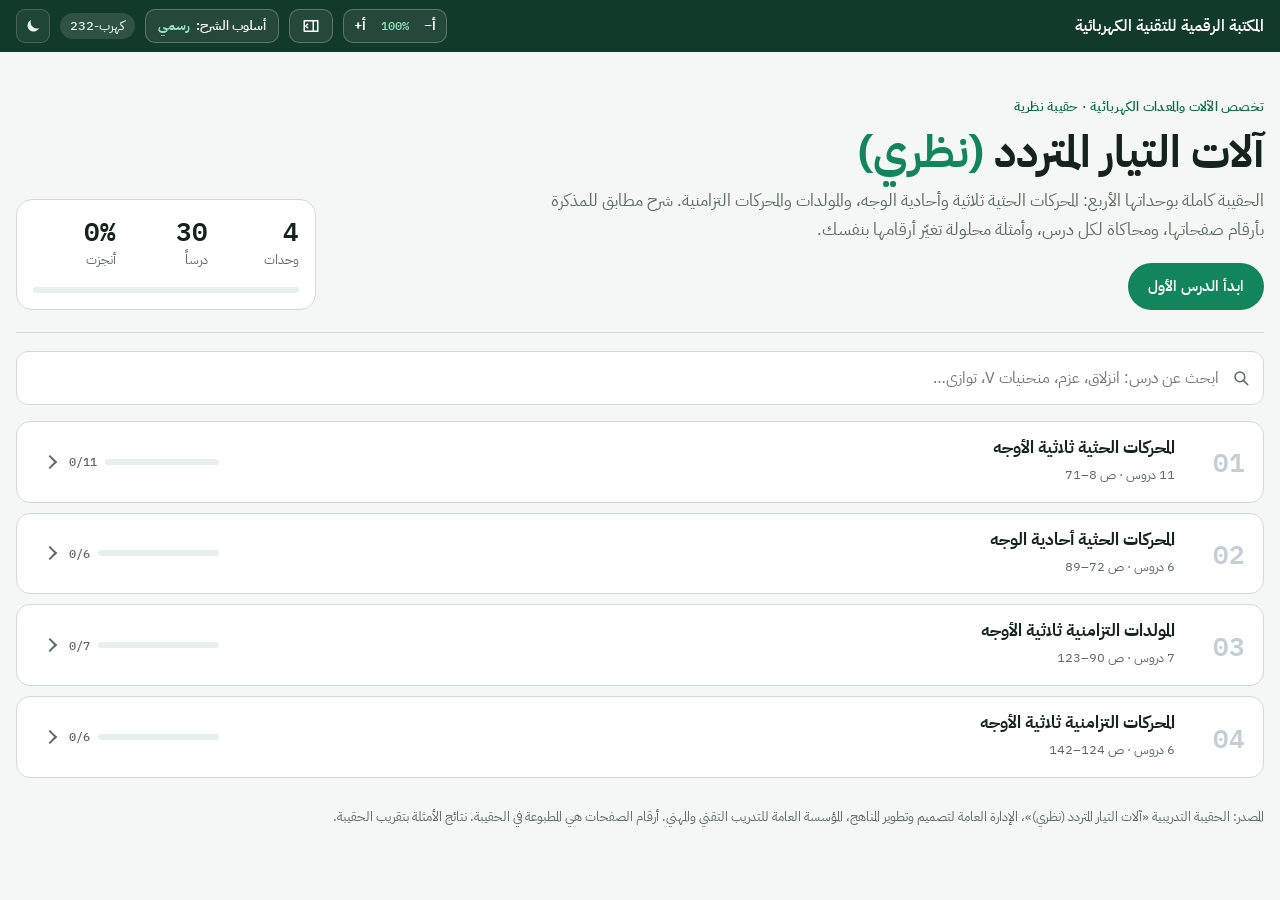
==== commit 2e332728: "«طرق التدريب»: مسار الطريقة للمدرب، وتجربة آلات التيار المستمر، ومحطة سلامة لدروس المحولات (v56) - s" ====
--- a/courses/ac-machines/index.html
+++ b/courses/ac-machines/index.html
@@ -24,6 +24,7 @@
 <script src="../../shared/katex/contrib/auto-render.min.js"></script>
 <script src="../../shared/engine.js"></script>
 <script src="../../shared/quiz-config.js"></script>
+<script src="../../shared/activities-config.js"></script>
 <script src="../../shared/app.js"></script>
 <script src="course.js"></script>
 <script src="lessons/u1.js"></script>
@@ -31,6 +32,11 @@
 <script src="lessons/u2.js"></script>
 <script src="lessons/u3.js"></script>
 <script src="lessons/u4.js"></script>
+<script src="activities.js"></script>
+<script src="study.js"></script>
+<script src="errors.js"></script>
+<script src="challenge.js"></script>
+<script src="../../shared/methods.js"></script>
 <script src="../../shared/shell.js"></script>
 </body>
 </html>
--- a/shared/book.css
+++ b/shared/book.css
@@ -594,6 +594,308 @@
 html[data-hidefix] .fx-chip.bkf{display:none}
 .fx-chip{background:none!important;padding:0!important}
 /* مسابقة الصف (للمدرب) — مربع صغير أسفل «اختبر نفسك» */
-.classquiz{margin-top:26px;border:1px dashed var(--line);border-radius:10px;padding:10px 14px;display:flex;flex-wrap:wrap;gap:8px 14px;align-items:center;justify-content:space-between;font-size:13.5px;color:var(--muted)}
-.classquiz b{color:var(--fg);font-weight:600;margin-inline-end:8px}
-.classquiz a.btn{text-decoration:none}
+
+/* ---------- الأنشطة التفاعلية ---------- */
+.acts{display:flex;flex-direction:column;gap:26px;margin-top:6px}
+.acts-h h2{font-size:20px}
+.acts-h h2 small{font-size:14px;font-weight:500;color:var(--muted)}
+.acts-h .sub{font-size:14px;color:var(--muted);margin:2px 0 0}
+.act-grid{display:grid;grid-template-columns:repeat(auto-fill,minmax(250px,1fr));gap:14px;margin-top:12px}
+.act-card{background:var(--surface);border:1px solid var(--line);border-radius:14px;padding:16px;display:flex;flex-direction:column;gap:8px}
+.act-card p{margin:0;font-size:14.5px;line-height:1.75}
+.act-top{display:flex;align-items:center;gap:10px}
+.act-top h3{font-size:17px;margin:0;line-height:1.4}
+.act-ic{width:38px;height:38px;border-radius:10px;background:var(--blue-soft);color:var(--blue-ink);display:grid;place-items:center;flex:none}
+.act-ic svg{width:22px;height:22px;stroke:currentColor;fill:none;stroke-width:2;stroke-linecap:round;stroke-linejoin:round}
+.act-card .act-ready{font-size:13px;color:var(--muted);margin-top:auto}
+.act-card .act-ready b{color:var(--blue-ink)}
+.act-card .btn{text-decoration:none;text-align:center;font-size:14px;padding:8px 12px;align-self:stretch}
+.act-join{margin:12px 0 0;font-size:14px;color:var(--muted)}
+.act-join a{font-weight:600}
+.act-soon{margin-top:10px;border:1px dashed var(--line);border-radius:12px;padding:14px 16px;display:flex;gap:10px;align-items:baseline;flex-wrap:wrap;color:var(--muted);font-size:14.5px}
+.act-soon b{color:var(--fg);background:var(--surface-2);border-radius:999px;padding:1px 12px;font-size:13px}
+/* ---- للمذاكرة الذاتية: بطاقات المراجعة / رتّب / وصّل / قبل وبعد ---- */
+.study .stb{background:var(--surface);border:1px solid var(--line);border-radius:14px;padding:16px;margin-top:14px}
+.study .stb.side{background:transparent;border-style:dashed}
+.stb-h{display:flex;gap:10px;align-items:flex-start;margin-bottom:12px}
+.stb-h h3{font-size:17px;margin:0;line-height:1.4}
+.stb-h .sub{font-size:13.5px;color:var(--muted);margin:2px 0 0;line-height:1.7}
+.stb-item+.stb-item{margin-top:18px;padding-top:16px;border-top:1px solid var(--line)}
+.stb-t{font-size:15.5px;margin:0 0 4px;font-weight:600}
+.stb-hint{font-size:13px;color:var(--muted);margin:0 0 10px;line-height:1.7}
+@media (hover:none){.hide-touch{display:none}}
+.stb-acts{display:flex;flex-wrap:wrap;gap:8px;align-items:center;margin-top:12px}
+.study .btn{font-size:14px;padding:8px 14px;min-height:40px}
+.study .btn:disabled{opacity:.5;cursor:default}
+.stb-msg{margin:8px 0 0;font-size:14px;min-height:1px}.stb-msg:empty{display:none}
+.stb-msg b.ok,.pp-res b.ok{color:var(--on)}
+.stb-cnt{font-size:13px;color:var(--muted);margin-inline-start:auto}
+.pbar{display:block;flex:1;height:8px;border-radius:99px;background:var(--surface-2);overflow:hidden;min-width:60px}
+.pbar i{display:block;height:100%;background:var(--blue);border-radius:inherit;transition:width .3s}
+.chip{font:inherit;font-size:13.5px;font-weight:600;border:1px solid var(--line);background:var(--surface);color:var(--muted);border-radius:999px;padding:5px 12px;cursor:pointer;min-height:34px}
+.chip small{font-family:var(--mono);font-size:11.5px;opacity:.8}
+.chip[aria-pressed="true"]{background:var(--blue-soft);border-color:var(--blue);color:var(--blue-ink)}
+.chip:focus-visible,.fc-card:focus-visible,.ord-t:focus-visible,.mt-i:focus-visible,.ib:focus-visible{outline:2px solid var(--blue);outline-offset:2px}
+/* flashcards */
+.fc{display:flex;flex-direction:column;gap:12px}
+.fc-chips{display:flex;flex-wrap:wrap;gap:6px}
+.fc-prog{display:flex;align-items:center;gap:12px;font-size:14px}
+.fc-prog b{color:var(--blue-ink);font-family:var(--mono)}
+.fc-card{position:relative;max-width:560px;width:100%;margin-inline:auto;min-height:200px;border-radius:16px;border:1px solid var(--line);background:var(--surface);box-shadow:0 1px 0 var(--line),0 6px 18px rgba(0,0,0,.06);cursor:pointer;display:flex;user-select:none;-webkit-user-select:none;-webkit-tap-highlight-color:transparent;perspective:900px}
+.fc-card.back{background:var(--blue-soft);border-color:color-mix(in srgb,var(--blue) 35%,var(--line))}
+.fc-card.anim .fc-face{animation:fcflip .32s ease-out}
+@keyframes fcflip{from{transform:rotateY(80deg);opacity:.2}to{transform:none;opacity:1}}
+@media (prefers-reduced-motion:reduce){.fc-card.anim .fc-face{animation:none}}
+.fc-face{flex:1;display:flex;flex-direction:column;gap:10px;padding:16px 18px;min-width:0}
+.fc-meta{display:flex;justify-content:space-between;align-items:center;gap:8px}
+.fc-k{font-size:12px;font-weight:600;color:var(--muted);background:var(--surface-2);border-radius:999px;padding:1px 10px}
+.fc-f{flex:1;display:flex;flex-direction:column;align-items:center;justify-content:center;text-align:center;font-size:19px;font-weight:600;line-height:1.7;overflow-x:auto}
+.fc-f .katex{font-size:1.25em}
+.fc-q{font-size:14px;font-weight:600;color:var(--muted);text-align:center;line-height:1.6;overflow-x:auto}
+.fc-b{font-size:16px;line-height:1.85;overflow-x:auto}
+.fc-card svg{max-width:100%;height:auto;color:var(--fg)}
+.fc-hint{margin:0;text-align:center;font-size:12.5px;color:var(--muted)}
+.fc-acts{display:flex;gap:10px;justify-content:center;max-width:560px;width:100%;margin-inline:auto}
+.fc-acts .btn{flex:1;min-height:46px;font-size:15px}
+.fc-acts .btn.yes{background:var(--on);border-color:var(--on);color:#fff}
+.fc-acts .btn.no{color:var(--stop);border-color:color-mix(in srgb,var(--stop) 45%,var(--line))}
+.fc-left{margin:0;text-align:center;font-size:12.5px;color:var(--muted)}
+.fc-done{border:1px solid var(--on);background:var(--on-soft);border-radius:14px;padding:16px;display:flex;flex-direction:column;gap:4px;text-align:center;max-width:560px;width:100%;margin-inline:auto}
+.fc-done b{color:var(--on)}
+.fc-foot{display:flex;justify-content:center}
+/* order */
+.ord{list-style:none;margin:0;padding:0;display:flex;flex-direction:column;gap:8px}
+.ord-i{display:flex;align-items:stretch;gap:8px;border:1px solid var(--line);border-radius:12px;background:var(--surface);padding:6px;transition:border-color .15s,background .15s}
+.ord-i.sel{border-color:var(--blue);background:var(--blue-soft);box-shadow:0 0 0 2px color-mix(in srgb,var(--blue) 30%,transparent)}
+.ord-i.ok{border-color:var(--on);background:var(--on-soft)}
+.ord-i.bad{border-color:var(--stop);background:var(--stop-soft)}
+.ord-i.drag{opacity:.5}.ord-i.over{border-style:dashed;border-color:var(--blue)}
+.ord-n{flex:none;width:28px;display:grid;place-items:center;font-family:var(--mono);font-weight:600;font-size:14px;color:var(--blue-ink);background:var(--surface-2);border-radius:8px}
+.ord-i.ok .ord-n{color:var(--on)}.ord-i.bad .ord-n{color:var(--stop)}
+.ord-t{flex:1;min-width:0;font:inherit;font-size:14.5px;line-height:1.7;text-align:start;background:none;border:0;color:var(--fg);padding:4px 2px;cursor:pointer;-webkit-tap-highlight-color:transparent}
+.ord-mv{display:flex;flex-direction:column;gap:4px;flex:none}
+.ib{width:36px;height:30px;border:1px solid var(--line);border-radius:8px;background:var(--surface);color:var(--fg);display:grid;place-items:center;cursor:pointer;padding:0}
+.ib svg{width:18px;height:18px;fill:none;stroke:currentColor;stroke-width:2.4;stroke-linecap:round;stroke-linejoin:round}
+.ib:disabled{opacity:.3;cursor:default}
+@media (hover:hover){.ord-i{cursor:grab}.ib:hover:not(:disabled){border-color:var(--blue)}}
+/* match */
+.mt{display:grid;grid-template-columns:1fr 1fr;gap:10px}
+.mt-col{display:flex;flex-direction:column;gap:8px;min-width:0}
+.mt-i{--mc:var(--line);font:inherit;font-size:14px;line-height:1.6;text-align:start;display:flex;gap:8px;align-items:center;border:1.5px solid var(--line);border-radius:12px;background:var(--surface);color:var(--fg);padding:8px 10px;cursor:pointer;min-height:48px;flex:1;-webkit-tap-highlight-color:transparent;overflow-wrap:anywhere}
+.mt-i.on{border-color:var(--mc);background:color-mix(in srgb,var(--mc) 14%,var(--surface))}
+.mt-i.sel{border-color:var(--blue);box-shadow:0 0 0 3px color-mix(in srgb,var(--blue) 35%,transparent);background:var(--blue-soft)}
+.mt-n{flex:none;width:24px;height:24px;border-radius:50%;display:grid;place-items:center;font-family:var(--mono);font-size:12.5px;font-weight:600;background:var(--surface-2);color:var(--muted)}
+.mt-i.on .mt-n{background:var(--mc);color:#fff}
+.mt-i.ok{box-shadow:inset 0 0 0 2px var(--on)}.mt-i.bad{box-shadow:inset 0 0 0 2px var(--stop);background:var(--stop-soft)}
+.mt-i.ok::after{content:"✓";margin-inline-start:auto;color:var(--on);font-weight:700}.mt-i.bad::after{content:"✗";margin-inline-start:auto;color:var(--stop);font-weight:700}
+@media (max-width:420px){.mt{gap:8px}.mt-i{font-size:13.5px;padding:7px 8px;gap:6px}}
+/* pre/post */
+.pp-intro{margin:0;font-size:14.5px;line-height:1.8}
+.pp-mode{margin:0 0 10px;font-size:14px;color:var(--muted)}.pp-mode b{color:var(--fg)}
+.pp-q .opt.picked{border-color:var(--blue);background:var(--blue-soft)}
+.pp-res{display:flex;flex-direction:column;gap:8px;margin-top:4px}
+.pp-res .sub{margin:0;font-size:13.5px;color:var(--muted)}
+.pp-sum{margin:0;font-weight:600;font-size:16px}
+.pp-row{display:flex;align-items:center;gap:10px;font-size:14px}
+.pp-l{width:78px;flex:none;color:var(--muted)}
+.pp-s{flex:none;font-weight:600;min-width:52px;text-align:end}
+/* ---- وضع التحدي (?ch=1): المختبر وحده داخل نشاط «اكتشف العطل» / «تحدي المحاكاة» على جوال الطالب ---- */
+body.ch-mode .topbar,body.ch-mode .bnav,body.ch-mode .finish,body.ch-mode .pager{display:none!important}
+body.ch-mode #view{padding-block:8px 120px;max-width:1320px}
+body.ch-mode .panel:has(> ol.steps),body.ch-mode .panel:has(> .callout + ol.steps){display:none!important}
+.ch-top{display:flex;align-items:center;gap:8px;font-size:15px;margin:2px 0 8px}
+.ch-top b{font-weight:700;line-height:1.5}
+.ch-k{flex:none;font:600 12.5px var(--mono);direction:ltr;background:var(--blue-soft);color:var(--blue-ink);border-radius:999px;padding:2px 9px}
+.ch-msg{display:flex;flex-direction:column;align-items:center;gap:10px;text-align:center;padding:60px 16px;color:var(--muted);font-size:15px}
+.ch-msg b{color:var(--fg);font-size:17px}
+.ch-spin{width:34px;height:34px;border-radius:50%;border:4px solid var(--line);border-top-color:var(--blue);animation:chsp 0.9s linear infinite}
+@keyframes chsp{to{transform:rotate(360deg)}}
+.ch-ref{border:1px solid var(--line);border-radius:12px;background:var(--surface);padding:8px 12px;margin-bottom:10px;font-size:14px}
+.ch-ref summary{cursor:pointer;font-weight:600}
+.ch-ref table{border-collapse:collapse;width:100%;margin-top:6px}
+.ch-ref th{font-weight:500;text-align:start;padding:5px 6px;border-top:1px solid var(--line);line-height:1.5}
+.ch-ref td{text-align:end;padding:5px 6px;border-top:1px solid var(--line);white-space:nowrap;font-family:var(--mono);font-weight:600}
+.ch-ref .sub{margin:6px 0 0;font-size:12.5px;color:var(--muted)}
+.ch-locknote{margin:0 0 8px;font-size:13px;color:var(--muted)}
+/* وضع التحدي لمختبرات «منضدة البرنامج»: لوحة التشغيل في أعلى الشاشة (لا شريط علوي في هذا الوضع) */
+body.ch-mode .strip.console{top:env(safe-area-inset-top,0px);margin-top:4px}
+body.ch-mode #ch-strip+#custom-lab{margin-top:10px}
+
+/* حجم الخط */
+main#view{zoom:var(--fz,1)}
+.fzbox{display:inline-flex;align-items:center;height:34px;border-radius:10px;border:1px solid rgba(255,255,255,.25);background:rgba(255,255,255,.08);overflow:hidden}
+.fzb{font:inherit;font-size:14px;font-weight:700;color:#fff;background:none;border:0;padding:0 10px;height:100%;cursor:pointer}
+.fzb:hover{background:rgba(255,255,255,.16)}
+.fzv{font-family:var(--mono);font-size:12px;color:#9be3c0;min-width:38px;text-align:center;direction:ltr}
+@media (max-width:600px){.fzv{display:none}.fzb{padding:0 8px}}
+
+/* إخفاء الفهرس الجانبي (عرض كامل للشرح) */
+.widebtn{font:inherit;font-size:13px;font-weight:600;display:inline-flex;align-items:center;gap:6px;height:34px;padding:0 12px;border-radius:10px;border:1px solid rgba(255,255,255,.25);background:rgba(255,255,255,.08);color:#fff;cursor:pointer;white-space:nowrap}
+.widebtn svg{width:18px;height:18px}
+.widebtn:hover{background:rgba(255,255,255,.16)}
+.widebtn[aria-pressed="true"]{background:rgba(155,227,192,.18);border-color:#9be3c0}
+html[data-wide] .lesson-layout{grid-template-columns:1fr}
+html[data-wide] .lside{display:none}
+html[data-wide] #view,html[data-wide] .topbar .in{max-width:1680px}
+html[data-wide] .theory.stations{max-width:none}
+@media (max-width:1000px){.widebtn{display:none}}
+@media (max-width:1300px){.widebtn .sl{display:none}}
+.ml .ml-facts b[dir=rtl]{text-align:right;font-family:inherit}
+/* الحل خطوة خطوة + توقّع الناتج */
+.ex-steps li.ex-hid{display:none}
+.ex-ctl{display:flex;flex-wrap:wrap;gap:8px;margin:10px 0 4px}
+.ex-ctl .btn .sub{font-size:.85em;opacity:.85;color:inherit}
+.ex-pred .ex-f{overflow-x:auto;max-width:100%}
+.ex-pred{border:1px dashed var(--line);border-radius:12px;padding:10px 12px;margin:8px 0;background:var(--surface)}
+.ex-pin{display:flex;align-items:center;gap:8px;margin-top:8px;flex-wrap:wrap}
+.ex-pin input{width:9em;max-width:100%;font:inherit;padding:6px 8px;border-radius:8px;border:1px solid var(--line);background:var(--surface);color:inherit;direction:ltr;text-align:left}
+.ex-pfb{margin-top:6px}.ex-pfb .ok{color:var(--on)}.ex-pfb .no{color:var(--stop)}
+
+/* ===== «طرق التدريب» (shared/methods.js): للمدرب الداخل بحسابه فقط؛ لا شيء منها يظهر لغيره ===== */
+.trbtn{font:inherit;font-size:13px;font-weight:600;display:inline-flex;align-items:center;gap:6px;height:34px;padding:0 12px;border-radius:10px;border:1px solid rgba(255,255,255,.25);background:rgba(255,255,255,.08);color:#fff;cursor:pointer;white-space:nowrap;max-width:240px}
+.trbtn svg{width:18px;height:18px;flex:none}
+.trbtn .sl{overflow:hidden;text-overflow:ellipsis}
+.trbtn b{font-weight:700;color:#9be3c0}
+.trbtn:hover{background:rgba(255,255,255,.16)}
+.trbtn.on{border-color:#9be3c0;background:rgba(155,227,192,.14)}
+.trbtn:focus-visible{outline:2px solid #9be3c0;outline-offset:2px}
+@media (max-width:1100px){.trbtn .sl{display:none}.trbtn{padding:0 9px}}
+@media (max-width:600px){.trbtn{display:none}}
+.tr-home{display:none;text-align:center;margin:8px 0 24px}
+@media (max-width:600px){.tr-home{display:block}}
+.linkbtn{font:inherit;font-size:inherit;font-weight:600;color:var(--blue-ink);background:none;border:0;padding:0 2px;cursor:pointer;text-decoration:underline;text-underline-offset:3px}
+.trdlg{border:1px solid var(--line);border-radius:16px;background:var(--surface);color:var(--fg);padding:20px;width:min(420px,calc(100vw - 32px));font-family:var(--font);box-shadow:0 20px 60px rgba(0,0,0,.3)}
+.trdlg::backdrop{background:rgba(5,20,14,.55)}
+.trdlg h2{font-size:19px;margin-bottom:6px}
+.trdlg p{font-size:14.5px;line-height:1.7}
+.trdlg label{display:block;font-size:14px;font-weight:600;margin-top:12px}
+.trdlg input{display:block;width:100%;margin-top:4px;font:inherit;font-size:16px;padding:8px 10px;border-radius:10px;border:1px solid var(--line);background:var(--bg);color:var(--fg)}
+.trdlg input:focus{outline:2px solid var(--blue);outline-offset:0;border-color:var(--blue)}
+.trerr{margin-top:10px;color:var(--stop);font-weight:600}
+.trdlg-acts{display:flex;gap:8px;justify-content:flex-end;margin-top:16px}
+.trdlg-acts .btn{font-size:14px;padding:8px 16px}
+/* «مسار الطريقة»: شريط رفيع لاصق أعلى الدرس (الدرس نفسه لا يتغير) */
+.mpath{position:sticky;top:calc(env(safe-area-inset-top,0px) + var(--mpath-top,52px));z-index:22;margin-top:12px;background:var(--surface);border:1px solid var(--line);border-inline-start:4px solid var(--live);border-radius:12px;box-shadow:0 4px 14px rgba(0,0,0,.06)}
+.mpath[hidden]{display:none}
+.mpath-in{display:flex;align-items:center;gap:6px 8px;padding:6px 8px;min-height:44px}
+.mpath-k{display:inline-flex;align-items:center;gap:5px;font-weight:700;color:var(--live);font-size:13.5px;white-space:nowrap}
+.mpath svg{width:19px;height:19px;flex:none}
+.mpath-pick,.mpath-step{font:inherit;display:inline-flex;align-items:center;gap:5px;min-width:0;border:1px solid var(--line);border-radius:9px;background:var(--bg);color:var(--fg);padding:5px 10px;font-size:13.5px;cursor:pointer;white-space:nowrap}
+.mpath-pick b,.mpath-step b{overflow:hidden;text-overflow:ellipsis}
+.mpath-pick{color:var(--live)}
+.mpath-pick b{color:var(--fg)}
+.mpath-step{flex:1 1 auto;max-width:520px}
+.mpath-n{color:var(--muted);font-size:12.5px;flex:none}
+.mpath-nav{display:flex;align-items:center;gap:6px;flex:1 1 auto;min-width:0}
+.mpath-ic{font:inherit;font-size:15px;font-weight:700;display:inline-grid;place-items:center;grid-auto-flow:column;gap:2px;min-width:36px;height:34px;padding:0 9px;border-radius:9px;border:1px solid var(--line);background:var(--surface);color:var(--fg);cursor:pointer;white-space:nowrap}
+.mpath-ic.primary{background:var(--live);border-color:var(--live);color:#fff}
+.mpath-ic:disabled{opacity:.4;cursor:default}
+.mpath-ic .sl3{font-size:13px;font-weight:600}
+.mpath-pick:focus-visible,.mpath-step:focus-visible,.mpath-ic:focus-visible{outline:2px solid var(--blue);outline-offset:1px}
+.mpath-sp{flex:1 1 0}
+.mpath-rec{font-size:13px;color:var(--muted);overflow:hidden;text-overflow:ellipsis;white-space:nowrap;min-width:0}
+.mpath-plan{font-size:13px;padding:6px 12px;white-space:nowrap}
+.mrec-b{font-size:11.5px;font-weight:700;padding:1px 8px;border-radius:999px;background:var(--live-soft);color:var(--live)}
+.ltabs{top:calc(env(safe-area-inset-top,0px) + var(--mpath-top,52px) + var(--mpath-h,0px))}
+@media (max-width:760px){.mpath{border-radius:0;margin-inline:calc(-1*max(16px,env(safe-area-inset-left,0px)));border-inline-width:0 0;border-top-width:0}
+  .mpath-in{padding:5px 8px;gap:5px}.mpath-k .sl,.mpath-pick .sl2,.mpath-ic .sl3,.mpath-plan,.mpath-rec{display:none}
+  .mpath-n{font-size:12px}.mpath-step{padding:5px 8px;font-size:13px}.mpath-pick{max-width:34vw}}
+.mgo-hl{outline:3px solid var(--live)!important;outline-offset:4px;border-radius:10px;animation:mgo 2.6s ease-out}
+@keyframes mgo{0%,30%{box-shadow:0 0 0 8px var(--live-soft)}100%{box-shadow:0 0 0 0 transparent}}
+.mtoast{position:fixed;z-index:120;inset-inline:16px;bottom:calc(80px + env(safe-area-inset-bottom,0px));margin:auto;max-width:420px;padding:10px 14px;border-radius:12px;background:var(--fg);color:var(--bg);font-size:14px;text-align:center;opacity:0;transform:translateY(8px);transition:.2s;pointer-events:none}
+.mtoast.on{opacity:1;transform:none}
+.mshow{position:fixed;z-index:34;inset-inline-end:12px;bottom:calc(12px + env(safe-area-inset-bottom,0px));display:inline-flex;align-items:center;gap:5px;font:inherit;font-size:12.5px;font-weight:600;padding:6px 10px;border-radius:999px;border:1px solid var(--line);background:var(--surface);color:var(--live);opacity:.55;cursor:pointer}
+.mshow:hover,.mshow:focus-visible{opacity:1}
+.mshow svg{width:16px;height:16px}
+@media (max-width:760px){.mshow{bottom:calc(70px + env(safe-area-inset-bottom,0px))}}
+/* اللوحات: من الجانب على الكمبيوتر، ومن الأسفل على الجوال */
+.msheet{position:fixed;inset:0;z-index:90}
+.msheet-bg{position:absolute;inset:0;background:rgba(5,20,14,.45)}
+.msheet-p{position:absolute;top:0;bottom:0;inset-inline-end:0;width:min(460px,92vw);background:var(--surface);color:var(--fg);display:flex;flex-direction:column;box-shadow:0 0 40px rgba(0,0,0,.25);animation:msi .18s ease-out}
+@keyframes msi{from{transform:translateX(-30px);opacity:.4}}
+.msheet-h{display:flex;align-items:center;gap:8px;justify-content:space-between;padding:12px 14px;padding-top:calc(12px + env(safe-area-inset-top,0px));border-bottom:1px solid var(--line)}
+.msheet-h b{font-size:15.5px}
+.msheet-b{flex:1;overflow:auto;padding:12px 14px calc(16px + env(safe-area-inset-bottom,0px));display:flex;flex-direction:column;gap:8px}
+@media (max-width:760px){.msheet-p{top:auto;inset-inline:0;width:auto;max-height:82vh;border-radius:16px 16px 0 0;animation:msu .18s ease-out}
+  .msheet-h{padding-top:12px}}
+@keyframes msu{from{transform:translateY(30px);opacity:.4}}
+.msheet-f{display:flex;flex-wrap:wrap;align-items:center;gap:8px;border-top:1px solid var(--line);padding-top:10px;margin-top:4px}
+.msheet-f .btn{font-size:13.5px;padding:7px 12px}
+.mg{font-size:13px;font-weight:700;color:var(--muted);margin-top:6px}
+.mg-rec{color:var(--live)}
+.mopt{border:1px solid var(--line);border-radius:12px;padding:9px 11px;display:flex;flex-direction:column;gap:4px}
+.mopt.off{opacity:.55}
+.mopt-top{display:flex;align-items:center;gap:8px}
+.mopt-top b{flex:1;font-size:14.5px}
+.mopt-top .btn,.mopt-lv .btn{font-size:13px;padding:5px 12px}
+.mopt-n{flex:none;width:24px;height:24px;border-radius:7px;display:grid;place-items:center;font:600 12.5px var(--mono);background:var(--surface-2);color:var(--blue-ink)}
+.mopt-why{font-size:13.5px;line-height:1.7;color:var(--muted)}
+.mopt-lv{display:flex;flex-wrap:wrap;align-items:center;gap:6px}
+.mopt-lv .sub{margin:0;font-size:12.5px}
+.mopt-warn{font-size:12.5px;color:var(--stop);line-height:1.6}
+.mopt-later{font-size:13px;color:var(--muted)}
+.mdef{font-size:13.5px;line-height:1.75;color:var(--muted)}
+.mrule{display:block;margin-top:4px}
+.mlist{list-style:none;margin:0;padding:0;display:flex;flex-direction:column;gap:8px}
+.mlist>li{display:flex;gap:10px;border:1px solid var(--line);border-radius:12px;padding:10px}
+.mlist>li.on{border-color:var(--live);background:var(--live-soft)}
+.mlist-n{flex:none;width:26px;height:26px;border-radius:50%;display:grid;place-items:center;font:700 13px var(--mono);background:var(--surface-2)}
+.mlist>li.on .mlist-n{background:var(--live);color:#fff}
+.mlist b{font-size:14.5px}
+.mlist p{font-size:13.5px;line-height:1.7;color:var(--muted);margin-top:2px}
+.mlist-go{display:flex;flex-wrap:wrap;gap:6px;margin-top:6px}
+.mlist-go .btn{font-size:12.5px;padding:5px 10px;text-align:start}
+.mnote{font-size:11px;font-weight:700;padding:0 7px;border-radius:999px;background:var(--surface-2);color:var(--muted)}
+/* خطة الدرس المقترحة */
+.mplan-ov{position:fixed;inset:0;z-index:100;background:var(--bg);display:flex;flex-direction:column}
+.mplan-bar{display:flex;align-items:center;gap:8px 12px;flex-wrap:wrap;padding:10px max(16px,env(safe-area-inset-left,0px));padding-top:calc(10px + env(safe-area-inset-top,0px));background:var(--hero1);color:#fff}
+.mplan-bar b{font-size:15px}
+.mplan-bar .sub{color:#b9dccb;margin:0;font-size:13px}
+.mplan-bar .btn{font-size:14px;padding:7px 14px}
+.mplan-bar [data-print]{margin-inline-start:auto}
+.mplan-scroll{flex:1;overflow:auto;padding:20px 12px 40px}
+.mplan{max-width:940px;margin:0 auto;background:var(--surface);color:var(--fg);border:1px solid var(--line);border-radius:12px;padding:28px 32px;font-size:14.5px;line-height:1.8;zoom:var(--fz,1)}
+.mp-head{display:flex;justify-content:space-between;align-items:flex-start;gap:16px;border-bottom:3px double var(--line);padding-bottom:12px;margin-bottom:14px}
+.mp-org{display:flex;flex-direction:column;font-size:13.5px;line-height:1.6}
+.mp-org span{color:var(--muted)}
+.mp-title{text-align:left}
+.mp-title small{display:block;font-size:13px;color:var(--muted);font-weight:600}
+.mp-title h1{font-size:22px}
+.mplan h2{font-size:16.5px;margin:18px 0 6px;color:var(--blue-ink)}
+.mplan h3{font-size:14.5px;margin:12px 0 4px}
+.mplan table{width:100%;border-collapse:collapse;font-size:13.5px;line-height:1.7}
+.mplan th,.mplan td{border:1px solid var(--line);padding:6px 8px;vertical-align:top;text-align:start}
+.mplan thead th{background:var(--hero1);color:#fff;font-weight:600}
+.mplan tbody th{background:var(--surface-2);font-weight:600;width:28%}
+.mp-info th{width:12%!important}
+.mp-steps tbody td:first-child{width:28px;text-align:center;font-family:var(--mono)}
+.mp-steps .mp-g{font-size:12.5px;color:var(--muted);margin-top:2px}
+.mp-role{font-size:12.5px;color:var(--muted);margin-top:2px}
+.mp-time{width:64px}
+.mp-notes{width:18%}
+.mp-box{display:inline-block;width:12px;height:12px;border:1.5px solid currentColor;border-radius:2px;margin-inline-end:6px;vertical-align:-1px}
+.mp-src{font-size:12px;color:var(--muted);margin-top:2px}
+.mplan td ol,.mplan td ul{margin:0;padding-inline-start:20px}
+.mplan td.blank{min-height:44px;height:44px}
+.mp-qa tbody th{width:38%}
+.mp-obj{margin:0;padding-inline-start:22px}
+.mp-def{color:var(--muted)}
+.mp-foot{margin-top:18px;font-size:12px;color:var(--muted);border-top:1px solid var(--line);padding-top:8px}
+@media (max-width:600px){.mplan{padding:16px 14px;font-size:14px}.mp-head{flex-direction:column}.mp-title{text-align:start}.mplan-bar .sub{display:none}.mplan-scroll{padding:10px 6px 30px}.mp-steps{display:block;overflow-x:auto}}
+@media print{
+  html[data-mplan] body>*:not(.mplan-ov){display:none!important}
+  html[data-mplan] body{background:#fff;padding:0}
+  html[data-mplan] body::before{display:none}
+  .mplan-ov{position:static;display:block;background:#fff}
+  .mplan-bar{display:none!important}
+  .mplan-scroll{overflow:visible;padding:0}
+  .mplan{border:0;border-radius:0;padding:0;max-width:none;zoom:1;background:#fff;color:#000;font-size:11.5pt;
+    --fg:#000;--muted:#333;--line:#888;--surface:#fff;--surface-2:#eef3f0;--blue-ink:#0d5c3d;--hero1:#123A2B}
+  .mplan thead th{-webkit-print-color-adjust:exact;print-color-adjust:exact}
+  .mplan tbody th{-webkit-print-color-adjust:exact;print-color-adjust:exact}
+  .mplan tr,.mplan li{break-inside:avoid}
+  .mplan h2,.mplan h3{break-after:avoid}
+  @page{size:A4;margin:12mm}
+}
+.mdef summary{cursor:pointer;font-weight:600;color:var(--fg);font-size:13.5px}
+.mdef p{margin-top:4px}
